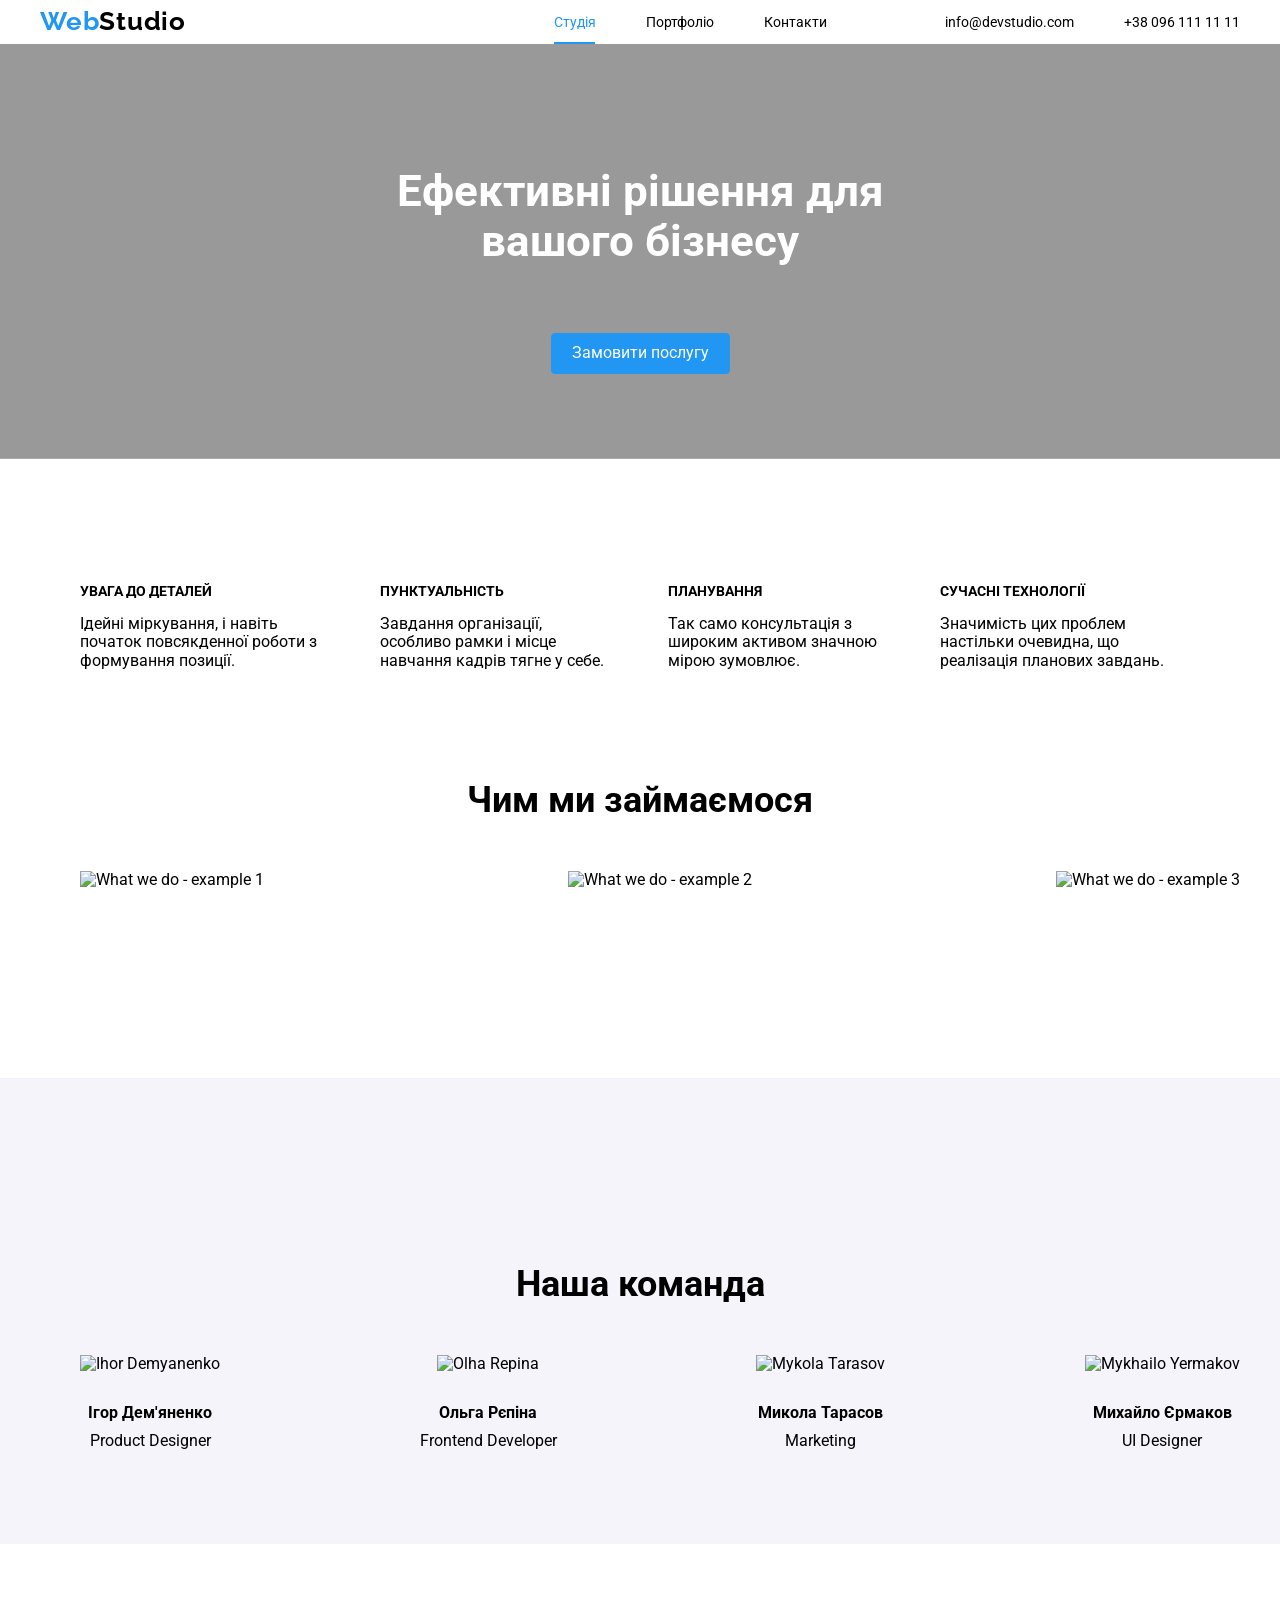
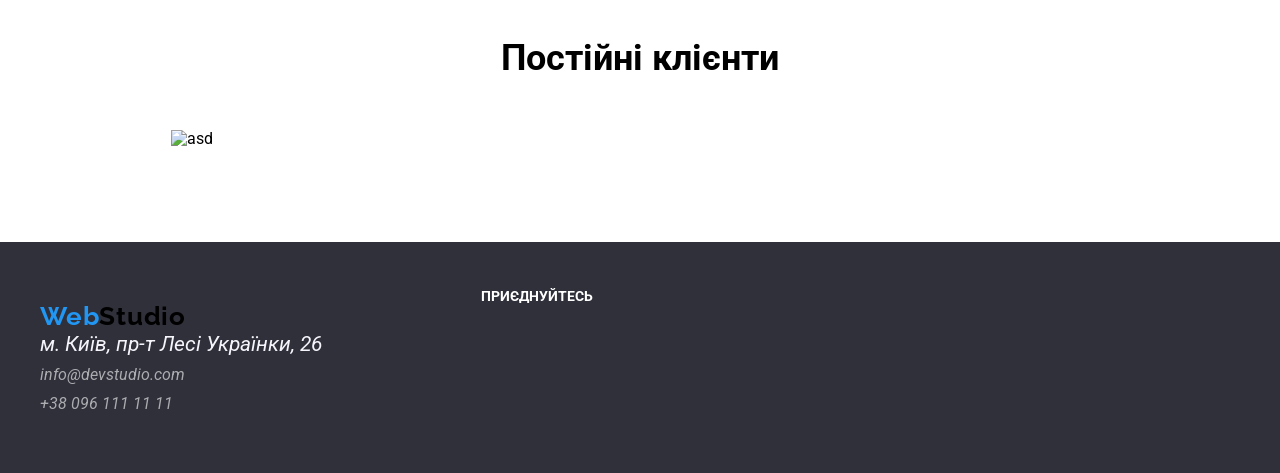
==== docs/index.html @ eb823ff1 "main" ====
<!DOCTYPE html>
<html lang="uk">
  <head>
    <meta charset="UTF-8" />
    <meta name="viewport" content="width=device-width, initial-scale=1.0" />
    <title>Document</title>

    <!-- Stylesheets -->
    <link href="https://fonts.googleapis.com/css2?family=Ancizar+Sans:ital,wght@0,369;1,369&family=Roboto:ital,wght@0,100..900;1,100..900&display=swap" rel="stylesheet" />
    <link rel="stylesheet" href="https://cdnjs.cloudflare.com/ajax/libs/modern-normalize/3.0.1/modern-normalize.min.css" />
    <link href="https://fonts.googleapis.com/css2?family=Ancizar+Sans:ital,wght@0,734;1,734&family=Raleway:ital,wght@0,100..900;1,100..900&family=Roboto:ital,wght@0,100..900;1,100..900&display=swap" rel="stylesheet" />
    <link rel="stylesheet" href="css/main.min.css"/>
    
  </head>
  <body>
    <header class="header">
      <div class="container">
        <nav class="container main-nav">
          <a href="./index.html" class="logo-text-primary"><span class="logo-blue">Web</span>Studio</a>
          <button type="button" class="menu-button is-open" aria-expanded="true" data-menu-button>
            <svg width="40" height="40" class="svg-icon">
              <use href="./Photo/menu_40px.svg" class="icon-cross"></use>
              <use href="./Photo/close_40px.svg" class="icon-menu"></use> 
            </svg>
          </button>
          <div class="menu-form" data-menu >menu</div>
          <ul class="nav-list">
            <li class="iteam"><a href="./index.html" class="nav-current-studia">Студія</a></li>
            <li class="iteam"><a href="index-port.html" class="nav-portfolio">Портфоліо</a></li>
            <li class="iteam"><a href="./index-contact.html" class="nav-contact">Контакти</a></li>
          </ul>
          <div class="address">
            <a href="mailto:info@devstudio.com" class="address-text">info@devstudio.com</a>
            <a href="tel:+380961111111" class="address-number">+38 096 111 11 11</a>
          </div>
        </nav>
      </div>
    </header>

    <main>
      <section class="hero-section">
        <div class="container">
          <h1 class="list-h1">Ефективні рішення для <br />вашого бізнесу</h1>
          <button class="button-primary" data-open-modal>Замовити послугу</button>
        </div>
      </section>

      <section>
        <div class="container">
          <ul class="main-list">
            <li class="text-decoration-none-Features-Section">
              <img src="Photo/Group 1.svg" alt="" class="main-list-img" />
              <h2 class="main-list-h2">УВАГА ДО ДЕТАЛЕЙ</h2>
              <p class="main-list-p">Ідейні міркування, і навіть початок повсякденної роботи з формування позиції.</p>
            </li>
            <li class="text-decoration-none-Features-Section">
              <img src="Photo/Group 2.svg" alt="" class="main-list-img" />
              <h2 class="main-list-h2">ПУНКТУАЛЬНІСТЬ</h2>
              <p class="main-list-p">Завдання організації, особливо рамки і місце навчання кадрів тягне у себе.</p>
            </li>
            <li class="text-decoration-none-Features-Section">
              <img src="Photo/Group 3.svg" alt="" class="main-list-img" />
              <h2 class="main-list-h2">ПЛАНУВАННЯ</h2>
              <p class="main-list-p">Так само консультація з широким активом значною мірою зумовлює.</p>
            </li>
            <li class="text-decoration-none-Features-Section">
              <img src="Photo/Group 4.svg" alt="" class="main-list-img" />
              <h2 class="main-list-h2">СУЧАСНІ ТЕХНОЛОГІЇ</h2>
              <p class="main-list-p">Значимість цих проблем настільки очевидна, що реалізація планових завдань.</p>
            </li>
          </ul>
        </div>
      </section>

      <section class="What-We-Do">
        <div class="container">
          <h3 class="main-h3">Чим ми займаємося</h3>
          <ul class="text-decoration-none What-We-Do-Section">
            <li class="text-decoration-none"><img src="Photo/box 1.png" alt="What we do - example 1" /></li>
            <li class="text-decoration-none"><img src="Photo/box 2.png" alt="What we do - example 2" /></li>
            <li class="text-decoration-none"><img src="Photo/box 3.png" alt="What we do - example 3" /></li>
          </ul>
        </div>
      </section>

      <section>
        <div class="design">
          <div class="container">
            <h4 class="main-h4">Наша команда</h4>
            <ul class="Team-Section">
              <li class="text-decoration-none">
                <div class="fonts-img">
                <img src="Photo/1.png" alt="Ihor Demyanenko" class="fonts-img" />
                <h4 class="list-h4">Ігор Дем'яненко</h4>
                <p class="style-list-p4">Product Designer</p>
                </div>
              </li>
              <li class="text-decoration-none">
                <div class="fonts-img">
                <img src="Photo/2.png" alt="Olha Repina" class="fonts-img"/>
                <h4 class="list-h4">Ольга Рєпіна</h4>
                <p class="style-list-p4">Frontend Developer</p>
                </div>
              </li>
             
              <li class="text-decoration-none">
                 <div class="fonts-img">
                <img src="Photo/3.png" alt="Mykola Tarasov" class="fonts-img"/>
                <h4 class="list-h4">Микола Тарасов</h4>
                <p class="style-list-p4">Marketing</p>
                </div>
              </li>
              <li class="text-decoration-none">
                <div class="fonts-img">
                <img src="Photo/4.png" alt="Mykhailo Yermakov" class="fonts-img" />
                <h4 class="list-h4">Михайло Єрмаков</h4>
                <p class="style-list-p4">UI Designer</p>
                </div>
              </li>
            </ul>
          </div>
        </div>
      </section>

      <section>
        <div class="container">
          <h5 class="regular-customer">Постійні клієнти</h5>
          <ul class="hero-img-clien">
            <li><img src="Photo/Clien 1.svg" alt="asd" class="clien-img" /></li>
            <li><img src="Photo/Clien 2.svg" alt="" class="clien-img" /></li>
            <li><img src="Photo/Clien 3.svg" alt="" class="clien-img" /></li>
            <li><img src="Photo/Clien 4.svg" alt="" class="clien-img" /></li>
            <li><img src="Photo/Clien 5.svg" alt="" class="clien-img" /></li>
            <li><img src="Photo/Clien 6.svg" alt="" class="clien-img" /></li>
          </ul>
        </div>
      </section>
     <div class="backdrop is-hidden" data-backdrop>
  <div class="modal">
    <p class="modal-window-text">Залиште свої дані, ми вам передзвонимо</p>
    
    <form class="js-speaker-form">
      <div class="styling-form">
        <label for="name" class="name">Ім'я</label>
        <div class="form-group">
          <input type="text" name="user-name" id="name" class="form-control" autocomplete="">
          <span class="icon"></span>
        </div>
        <label for="number" class="name">Телефон</label>
        <div class="form-group">
          <input type="text" name="number-phone" id="number" class="form-control" autocomplete="">
          <span class="icon"></span>
        </div>
<label for="mail" class="name">Пошта</label>
        <div class="form-group">
          <input type="email" name="mail" id="mail" class="form-control" autocomplete="">
          <span class="icon"></span>
        </div>
<label for="comment" class="name">Коментар</label>
        <div class="form-group">  
         <textarea name="comment" cols="" rows="5" id="comment"></textarea>
        
        </div>
      </div>

      <p class="modal-window-politic">
         <input type="checkbox" name="checkbox" id="checkbox" сlass="checkbox">
        Погоджуюся з розсилкою та приймаю 
        <a href="#" class="modal-window-politic-link">Умови договору</a>
      </p>
<button type="submit"class="button-primary-madal" data-close-modal>Відправити</button>
<div class="button-close" id="button-close">
      <div class="button-close-modal">
      <button type="submit"class="button-primary-madal-closed" data-close-modal><svg xmlns="http://www.w3.org/2000/svg" width="24" height="24" viewBox="0 0 24 24" fill="none" stroke="currentColor" stroke-width="2" stroke-linecap="round" stroke-linejoin="round">
    <line x1="18" y1="6" x2="6" y2="18"/>
    <line x1="6" y1="6" x2="18" y2="18"/>
  </svg></button>
  </div>
</div>
    </form>
  </div>
</div>
    </main>
    <footer class="footer-main">
      <div class="container footer">
        <section class="footer-section">
          <a href="./index.html" class="logo-text-primary"><span class="logo-blue">Web</span>Studio</a>
          <address>
              <span class="footer-address">м. Київ, пр-т Лесі Українки, 26</span><br />
              <div class="footer-contact">
                <a href="mailto:info@devstudio.com" class="mail-list">info@devstudio.com</a><br />
              </div>
              <a href="tel:+380961111111" class="namber-address">+38 096 111 11 11</a>
          </address>
          <div class="footer-link-social-networks">
            <ul class="footer-link-social-networks-list">
              <li class="footer-link-social-networks-item">приєднуйтесь</li>
            </ul>
            <ul class="footer-link-social-networks-list">
              <li><a href="#" class="img-instagram"></a></li>
              <li><a href="#" class="img-twitter"></a></li>
              <li><a href="#" class="img-facebook"></a></li>
              <li><a href="#" class="img-li"></a></li>
            </ul>
          </div>
        </section>
      </div>
    </footer>
 <script src="index.js"></script>
 <script src="menu.js"></script>

  </body>
</html>
---- docs/css/main.min.css ----
body{font-family:"Roboto",sans-serif;font-optical-sizing:auto;font-weight:400}.container{width:1200px;margin:0 auto}.button-primary{color:var(--secondary-color);background-color:var(--primary-text-color);padding:10px 20px;text-decoration:none;text-align:center;display:inline-block;border:1px solid var(--primary-text-color);font-size:16px;margin:30px 0 294px;border-radius:4px;margin-top:30px;margin-bottom:0}.nav-current-studia,.nav-current-portfolio,.nav-contact-current{color:var(--primary-text-color);text-decoration:none}.nav-current-studia::before,.nav-current-portfolio::before{content:"";display:block;height:2px;background-color:var(--primary-text-color);margin-top:5px;position:absolute;bottom:-85%}.nav-current-studia::before{width:13%}.nav-current-portfolio::before{width:22%}.nav-current-studia:hover,.nav-current-portfolio:hover,.nav-current-portfolio:focus,.nav-contact-current:focus{color:var(--primary-text-color)}.nav-portfolio,.nav-contact,.nav-studia-portfolio,.nav-contact-portfolio,.nav-portfolio-portfolio,.nav-studia-contact{color:var(--color-text-black);text-decoration:none}.nav-portfolio:hover,.nav-studia-portfolio:hover,.nav-contact:hover,.nav-contact-portfolio:hover,.nav-contact-portfolio:focus{color:var(--primary-text-color)}.nav-list{list-style-type:none;display:-webkit-box;display:-ms-flexbox;display:flex;margin-left:93px;position:relative;font-size:14px}.nav-list .iteam{display:block;margin-right:50px}.nav-list .iteam:last-child{margin-right:0}.portfolio-list-hero{list-style-type:none;display:-webkit-box;display:-ms-flexbox;display:flex;-ms-flex-wrap:wrap;flex-wrap:wrap;width:1230px}.portfolio-list-item{margin-right:30px;margin-bottom:30px;border:1px solid var(--color-border-port)}.portfolio-list-item:nth-child(3n){margin-right:0px}.portfolio-list-item:nth-last-child(-n+3){margin-bottom:94px}.portfolio-list-item-link{text-decoration:none;color:var(--color-text-black)}.paragraph-h1{font-size:18px;margin-left:24px}.check-list{color:var(--color-text-paragraph);font-size:16px;margin-left:24px}.product-sumb{position:relative}.product-sumb::before{content:"";display:inline-block;position:absolute;width:100%;height:100%;background-color:rgba(33,155,243,.9);opacity:0;-webkit-transition-property:var(--color-background-team);transition-property:var(--color-background-team);-webkit-transition-duration:250ms;transition-duration:250ms;-webkit-transition-timing-function:linear;transition-timing-function:linear;z-index:1}.product-sumb:hover::before{opacity:1}.product-sumb .hover-text{position:absolute;color:#fff;opacity:0;z-index:2;top:50%;left:40%;-webkit-transform:translate(-50%, -50%);transform:translate(-50%, -50%);pointer-events:none}.hover-text:hover::before{opacity:1;-webkit-box-shadow:0 4px 20px rgba(0,0,0,.7);box-shadow:0 4px 20px rgba(0,0,0,.7)}.product-sumb:hover .hover-text{opacity:1}.hover-text-p{font-size:18px;color:#fff;text-align:left;opacity:.9}.footer-section{padding:60px 0}.footer-main{background-color:var(--color-footer);position:relative}.footer-address{color:var(--color-button-white);font-size:21px;margin-top:20px}.mail-list,.namber-address{color:rgba(255,255,255,.6);text-decoration:none}.mail-list{margin-bottom:9px}.footer-contact{margin:10px 0}.footer-link-social-networks{padding:0;margin:0;position:absolute;top:20%;right:50%}.footer-link-social-networks-item{list-style-type:none;font-size:14px;color:var(--secondary-color);font-weight:700;text-transform:uppercase;text-align:left}.footer-link-social-networks-list{list-style-type:none;display:-webkit-box;display:-ms-flexbox;display:flex;-webkit-box-pack:center;-ms-flex-pack:center;justify-content:center;margin:0;padding:0}:root{--primary-text-color: rgb(33, 150, 243);--secondary-color: white;--color-text-black: black;--color-text-red: red;--color-footer: #2F303A;--color-button-white: #F5F4FA;--color-background-team: #F5F4FA;--color-text-paragraph: #757575;--color-text-blue-hover: #2196F3;--color-border-port: #EEEEEE;--color-modal-text: #212121;--color-modal-politic: #2196F3}.address{display:-webkit-box;display:-ms-flexbox;display:flex;-webkit-box-align:end;-ms-flex-align:end;align-items:flex-end}.address .address-text{margin-right:50px}.address-text,.address-number{color:var(--color-text-black);text-decoration:none;font-size:14px}.address-text:hover,.address-number:hover{color:var(--primary-text-color)}.container .main-nav{display:-webkit-box;display:-ms-flexbox;display:flex;-webkit-box-align:center;-ms-flex-align:center;align-items:center;-webkit-box-pack:justify;-ms-flex-pack:justify;justify-content:space-between}.main-list{display:-webkit-box;display:-ms-flexbox;display:flex;margin-right:0}.main-list-p{margin-right:30px}.text-decoration-none,.text-decoration-none-Features-Section{list-style-type:none}.text-decoration-none-Features-Section{margin-right:30px}.main-h3,.main-h4{font-size:36px;text-align:center;margin-bottom:50px}.main-h3{margin-top:94px}.main-h4{margin-top:188px;padding-top:186px}.container .What-We-Do-Section,.Team-Section{display:-webkit-box;display:-ms-flexbox;display:flex;-webkit-box-pack:justify;-ms-flex-pack:justify;justify-content:space-between;margin-top:50px}.Team-Section{margin-bottom:94px}.buttonAll,.buttonWeb,.buttonApps,.buttonDesign,.buttonMarket{padding:8px 20px;background-color:var(--color-button-white);display:inline-block;border-radius:3px;color:var(--color-text-black);text-decoration:none;margin:95px 0 34px 8px}.buttonAll:hover,.buttonWeb:hover,.buttonApps:hover,.buttonDesign:hover,.buttonMarket:hover{background-color:var(--primary-text-color);color:var(--secondary-color)}.list-h1{color:var(--secondary-color);font-size:44px}.main-list-h2{font-size:14px}.design{-webkit-box-pack:center;-ms-flex-pack:center;justify-content:center;background-color:var(--color-background-team);padding:0 15px;text-align:center}.list-h4,.style-list-p4{font-size:16px;margin-top:10px;margin-bottom:0}.list-h4{margin-top:30px}.style-list-p4{padding-bottom:94px}.main-list-img:hover,.clien-img:hover{-webkit-transform:scale(1.05);transform:scale(1.05);-webkit-transition:-webkit-transform .3s ease;transition:-webkit-transform .3s ease;transition:transform .3s ease;transition:transform .3s ease, -webkit-transform .3s ease}.hero-img-clien{display:-webkit-box;display:-ms-flexbox;display:flex;-ms-flex-pack:distribute;justify-content:space-around;list-style-type:none;margin:0 30px 94px 0}.regular-customer{text-align:center;font-size:36px;margin:94px 0 50px}.img-instagram,.img-twitter,.img-facebook,.img-li{position:relative;display:inline-block;width:44px;height:44px;border-radius:50%;overflow:hidden;margin-top:20px;margin-right:10px}.img-li{margin-right:0}.img-instagram::after{background-image:url("/docs/Photo/Ellipse 1.svg")}.img-twitter::after{background-image:url("/docs/Photo/Ellipse2.png")}.img-facebook::after{background-image:url("/docs/Photo/Ellipse3.svg")}.img-li::after{background-image:url("/docs/Photo/Ellipse.svg")}.img-instagram::before,.img-twitter::before,.img-facebook::before,.img-li::before{content:"";position:absolute;inset:0;background-color:rgba(0,0,0,0);-webkit-transition:background-color .3s ease;transition:background-color .3s ease;z-index:1}.img-instagram::after,.img-twitter::after,.img-facebook::after,.img-li::after{content:"";position:absolute;inset:0;background-size:cover;background-position:center;background-repeat:no-repeat;z-index:2}.img-instagram:hover::before,.img-twitter:hover::before,.img-facebook:hover::before,.img-li:hover::before{background-color:#2196f3}.logo-text-primary,.logo-blue{font-size:26px;font-family:Raleway,sans-serif;font-weight:700;letter-spacing:.78px;text-decoration:none}.logo-text-primary{color:var(--color-text-black)}.logo-blue{color:var(--primary-text-color)}.logo-text-primary:hover{color:var(--primary-text-color)}.menu-button{display:-webkit-inline-box;display:-ms-inline-flexbox;display:inline-flex;margin:0;padding:0;border:none;background-color:rgba(0,0,0,0)}.hero-section{text-align:center;padding:85px 0;margin:0 0 94px;background:radial-gradient(20% 20%, rgba(0, 0, 0, 0.4), rgba(2, 0, 0, 0.4)),url(/docs/Photo/img-studio.jpg);background-repeat:no-repeat;background-size:cover;background-position:center}.hero-section-portfolio{text-align:center;-webkit-box-pack:center;-ms-flex-pack:center;justify-content:center}.backdrop{position:fixed;top:0;left:0;width:100%;height:100%;background-color:rgba(117,117,117,.7)}.backdrop.is-hidden{opacity:0;pointer-events:none}.modal{position:absolute;top:50%;left:50%;width:530px;height:580px;-webkit-transform:translate(-50%, -50%);transform:translate(-50%, -50%);border-radius:4px;background-color:var(--secondary-color)}.button-primary-madal{color:var(--secondary-color);background-color:var(--primary-text-color);padding:10px 20px;text-decoration:none;text-align:center;display:inline-block;border:1px solid var(--primary-text-color);font-size:16px;margin:30px 0 294px;border-radius:4px;margin-top:30px;margin-left:200px;margin-bottom:0}.modal-window-text{font-size:20px;color:var(--color-modal-text);text-align:center;margin-top:40px;margin-bottom:12px}.madal-window-politic-link{color:var(--color-modal-politic)}.form-group{margin-bottom:15px;display:-webkit-box;display:-ms-flexbox;display:flex;-webkit-box-orient:vertical;-webkit-box-direction:normal;-ms-flex-direction:column;flex-direction:column;width:448px;margin-left:40px;position:relative}textarea{resize:none}.form-control{height:40px}.modal-window-politic{margin-left:52px;margin-top:20px;margin-bottom:0}.button-primary-madal-closed{position:absolute;top:10px;right:10px;width:30px;height:30px;border-radius:50%;background-color:#fff;border:1px solid rgba(255,255,255,.5764705882);cursor:pointer;padding:0;display:-webkit-box;display:-ms-flexbox;display:flex;-webkit-box-align:center;-ms-flex-align:center;align-items:center;-webkit-box-pack:center;-ms-flex-pack:center;justify-content:center;-webkit-transition:background-color .2s;transition:background-color .2s}.button-primary-madal-closed{border:1px solid rgba(168,168,168,.4941176471)}.icon{position:absolute;top:10px;left:10px;display:inline-block;-webkit-transform:translate(-50% -50%);transform:translate(-50% -50%);width:20px;height:20px;background-color:#000}.name{margin-left:40px}.form-control:focus~.icon{left:10px;top:10px;background-color:red}.backdrop{position:fixed;top:0;left:0;width:100%;height:100%;background-color:rgba(117,117,117,.7)}.backdrop.is-hidden{opacity:0;pointer-events:none}.modal{position:absolute;top:50%;left:50%;width:530px;height:580px;-webkit-transform:translate(-50%, -50%);transform:translate(-50%, -50%);border-radius:4px;background-color:var(--secondary-color)}.button-primary-madal{color:var(--secondary-color);background-color:var(--primary-text-color);padding:10px 20px;text-decoration:none;text-align:center;display:inline-block;border:1px solid var(--primary-text-color);font-size:16px;margin:30px 0 294px;border-radius:4px;margin-top:30px;margin-left:200px;margin-bottom:0}.modal-window-text{font-size:20px;color:var(--color-modal-text);text-align:center;margin-top:40px;margin-bottom:12px}.madal-window-politic-link{color:var(--color-modal-politiс)}.form-group{margin-bottom:15px;display:-webkit-box;display:-ms-flexbox;display:flex;-webkit-box-orient:vertical;-webkit-box-direction:normal;-ms-flex-direction:column;flex-direction:column;width:448px;margin-left:40px}textarea{resize:none}.form-control{height:40px}.modal-window-politic{margin-left:52px;margin-top:20px;margin-bottom:0}.button-primary-madal-closed{position:absolute;top:10px;right:10px;width:30px;height:30px;border-radius:50%;background-color:#fff;border:1px solid rgba(255,255,255,.5764705882);cursor:pointer;padding:0;display:-webkit-box;display:-ms-flexbox;display:flex;-webkit-box-align:center;-ms-flex-align:center;align-items:center;-webkit-box-pack:center;-ms-flex-pack:center;justify-content:center;-webkit-transition:background-color .2s;transition:background-color .2s}.button-primary-madal-closed{border:1px solid rgba(168,168,168,.4941176471)}.form-group{position:relative}.icon{position:absolute;top:10px;left:10px;display:inline-block;-webkit-transform:translate(-50% -50%);transform:translate(-50% -50%);width:20px;height:20px;background-color:#000}.name{margin-left:40px}.form-control:focus~.icon{left:10px;top:10px;background-color:red}@media screen and (max-width: 480px){.main-list{display:-webkit-box;display:-ms-flexbox;display:flex;-webkit-box-orient:vertical;-webkit-box-direction:normal;-ms-flex-direction:column;flex-direction:column;-webkit-box-align:center;-ms-flex-align:center;align-items:center;gap:10px}}@media screen and (max-width: 480px){.main-list-h2,.main-list-p{font-size:14px;margin-right:0;text-align:center;margin-bottom:10px}}@media screen and (max-width: 480px){.list-h1{font-size:26px;margin-right:0;text-align:center}}@media screen and (max-width: 480px){.main-list-img{display:block;margin-left:auto;margin-right:auto;width:100%;height:120px;-o-object-fit:cover;object-fit:cover}}@media screen and (max-width: 480px){.nav-list,.address{display:none}}@media screen and (max-width: 480px){.hero-section{background-size:cover;background-position:center;width:100%}}@media screen and (max-width: 480px){.container{width:100%;max-width:100%;margin:0;padding:0;max-width:1200px;margin:0 auto;padding:0 15px}}@media screen and (max-width: 480px){.button-primary{font-size:16px;padding:5px 12px}}@media screen and (max-width: 480px){.What-We-Do{display:none}}@media screen and (max-width: 480px){.main-h4{font-size:28px;margin-right:0;text-align:center}}@media screen and (max-width: 480px){.Team-Section{-webkit-box-orient:vertical;-webkit-box-direction:normal;-ms-flex-direction:column;flex-direction:column;-webkit-box-align:center;-ms-flex-align:center;align-items:center}.text-decoration-none{-webkit-box-flex:0;-ms-flex:none;flex:none;width:100%;max-width:100%}.fonts-img{display:-webkit-box;display:-ms-flexbox;display:flex;-webkit-box-orient:vertical;-webkit-box-direction:normal;-ms-flex-direction:column;flex-direction:column;-webkit-box-align:center;-ms-flex-align:center;align-items:center;text-align:center;gap:2px;width:100%}.fonts-img img{width:100%;height:auto}}@media screen and (max-width: 480px){.regular-customer{font-size:28px;text-align:center}}@media screen and (max-width: 480px){.hero-img-clien{display:-webkit-box;display:-ms-flexbox;display:flex;-ms-flex-wrap:wrap;flex-wrap:wrap;gap:30px;padding:0;margin:0 auto;list-style:none;-webkit-box-pack:center;-ms-flex-pack:center;justify-content:center;max-width:700px}.hero-img-clien li{-webkit-box-flex:0;-ms-flex:0 0 calc(50% - 15px);flex:0 0 calc(50% - 15px);-webkit-box-sizing:border-box;box-sizing:border-box;display:-webkit-box;display:-ms-flexbox;display:flex;-webkit-box-pack:center;-ms-flex-pack:center;justify-content:center;-webkit-box-align:center;-ms-flex-align:center;align-items:center}.hero-img-clien li img{max-width:100%;height:auto;display:block}}@media screen and (max-width: 480px){.footer-section{font-size:24px;text-align:center}}@media screen and (max-width: 480px){.footer-address,.footer-contact,.namber-address{font-size:14px;text-align:center}}@media screen and (max-width: 480px){.footer-link-social-networks-item{font-size:14px;text-align:center}}@media screen and (max-width: 480px){.footer-link-social-networks{padding:0;margin:0;position:absolute;top:40%;right:25%}}@media screen and (max-width: 480px){.footer-section{margin-top:60px;padding-bottom:300px}}@media screen and (max-width: 480px){.container .main-nav{padding-top:16px;padding-bottom:16px;padding-left:15px;font-size:24px}}@media screen and (max-width: 480px){.main-h4{padding:0}}.menu-button .icon-cross{display:none}.menu-button.is-open .icon-cross{display:block}.menu-button.is-open .icon-menu{display:none}.header{position:relative}.menu-form{display:none;position:absolute;width:100%;top:100%;left:0;height:50px;background-color:#eee8aa;padding:20px;text-align:center;font-size:20px}.menu-form.is-open{display:block}.menu-button .icon-cross{display:none}@media screen and (max-width: 480px){.menu-button.is-open .icon-cross{display:block}}.menu-button.is-open .icon-menu{display:none}.header{position:relative}.menu-form{display:none;position:absolute;width:100%;top:100%;left:0;height:50px;background-color:#eee8aa;padding:20px;text-align:center;font-size:20px}@media screen and (min-width: 480px){.menu-form.is-open{display:block}}@media screen and (min-width: 480px){.svg-icon{display:none}}/*# sourceMappingURL=main.min.css.map */
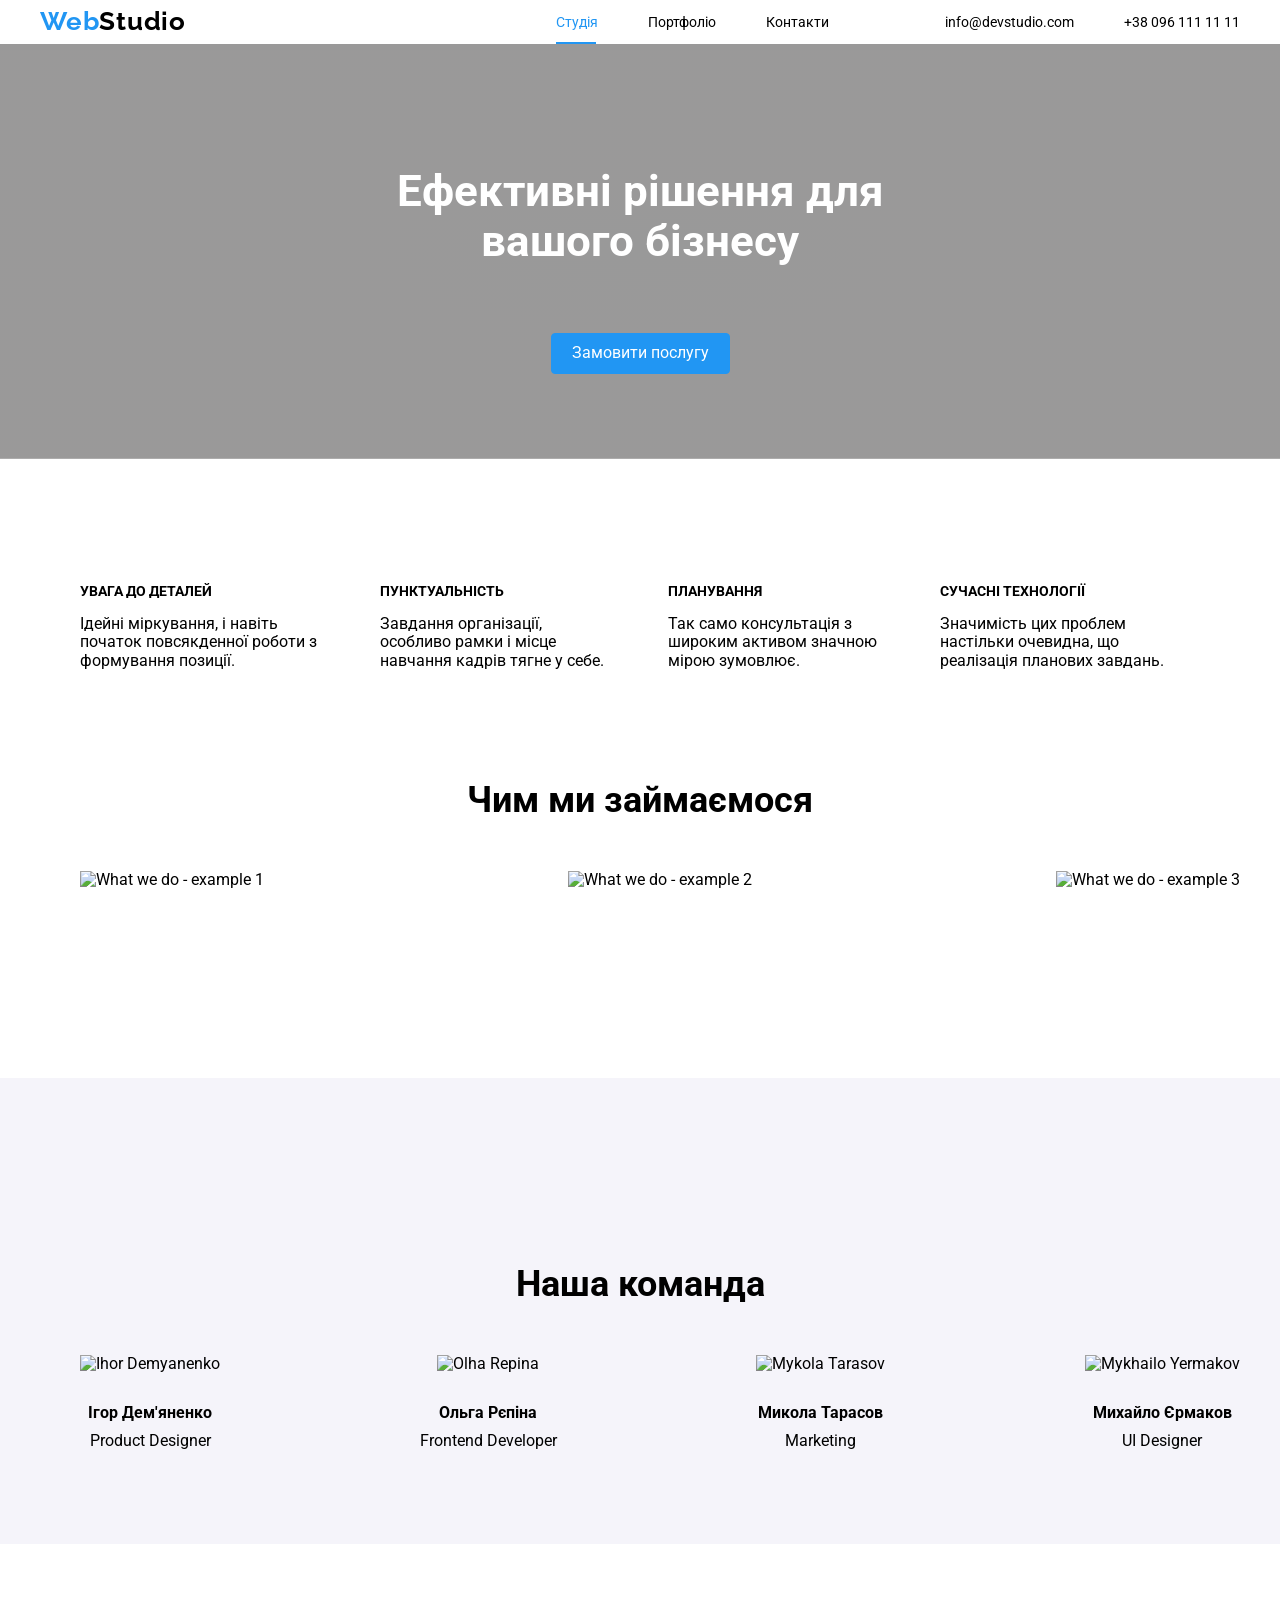
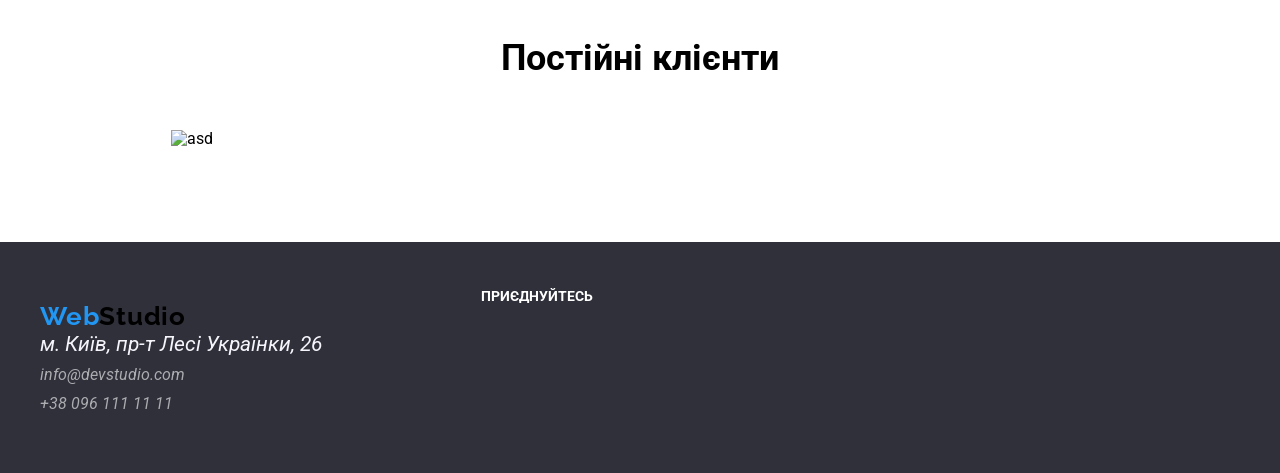
==== commit d0131a13: "menu" ====
--- a/docs/index.html
+++ b/docs/index.html
@@ -23,7 +23,25 @@
               <use href="./Photo/close_40px.svg" class="icon-menu"></use> 
             </svg>
           </button>
-          <div class="menu-form" data-menu >menu</div>
+        <div class="menu-container" data-menu>
+        <div class="navigation"><ul class="navigation-menu">
+      <li class="navigation-menu-list"><a href="./index.html" class="navigation-menu-icon-current">Студія</a></li>
+      <li class="navigation-menu-list"> <a href="./index-port.html" class="navigation-menu-icon">Портфоліо</a></li>
+      <li class="navigation-menu-list"><a href="./index-contact.html" class="navigation-menu-icon">Контакти</a></li>
+          </ul>
+        </div>
+        <div class="address-menu">
+          <ul class="address-menu-list">
+          <li> <a href="mailto:info@devstudio.com" class="address-text-menu">info@devstudio.com</a></li>
+          <li> <a href="tel:+380961111111" class="address-number-menu">+38 096 111 11 11</a></li>
+        </ul>
+        <ul class="link-menu">
+          <li>Instagram</li>
+        </ul>
+      </div>
+       
+        </div>
+          <div class="menu-form" data-menu ></div>
           <ul class="nav-list">
             <li class="iteam"><a href="./index.html" class="nav-current-studia">Студія</a></li>
             <li class="iteam"><a href="index-port.html" class="nav-portfolio">Портфоліо</a></li>
--- a/docs/css/main.min.css
+++ b/docs/css/main.min.css
@@ -1 +1 @@
-body{font-family:"Roboto",sans-serif;font-optical-sizing:auto;font-weight:400}.container{width:1200px;margin:0 auto}.button-primary{color:var(--secondary-color);background-color:var(--primary-text-color);padding:10px 20px;text-decoration:none;text-align:center;display:inline-block;border:1px solid var(--primary-text-color);font-size:16px;margin:30px 0 294px;border-radius:4px;margin-top:30px;margin-bottom:0}.nav-current-studia,.nav-current-portfolio,.nav-contact-current{color:var(--primary-text-color);text-decoration:none}.nav-current-studia::before,.nav-current-portfolio::before{content:"";display:block;height:2px;background-color:var(--primary-text-color);margin-top:5px;position:absolute;bottom:-85%}.nav-current-studia::before{width:13%}.nav-current-portfolio::before{width:22%}.nav-current-studia:hover,.nav-current-portfolio:hover,.nav-current-portfolio:focus,.nav-contact-current:focus{color:var(--primary-text-color)}.nav-portfolio,.nav-contact,.nav-studia-portfolio,.nav-contact-portfolio,.nav-portfolio-portfolio,.nav-studia-contact{color:var(--color-text-black);text-decoration:none}.nav-portfolio:hover,.nav-studia-portfolio:hover,.nav-contact:hover,.nav-contact-portfolio:hover,.nav-contact-portfolio:focus{color:var(--primary-text-color)}.nav-list{list-style-type:none;display:-webkit-box;display:-ms-flexbox;display:flex;margin-left:93px;position:relative;font-size:14px}.nav-list .iteam{display:block;margin-right:50px}.nav-list .iteam:last-child{margin-right:0}.portfolio-list-hero{list-style-type:none;display:-webkit-box;display:-ms-flexbox;display:flex;-ms-flex-wrap:wrap;flex-wrap:wrap;width:1230px}.portfolio-list-item{margin-right:30px;margin-bottom:30px;border:1px solid var(--color-border-port)}.portfolio-list-item:nth-child(3n){margin-right:0px}.portfolio-list-item:nth-last-child(-n+3){margin-bottom:94px}.portfolio-list-item-link{text-decoration:none;color:var(--color-text-black)}.paragraph-h1{font-size:18px;margin-left:24px}.check-list{color:var(--color-text-paragraph);font-size:16px;margin-left:24px}.product-sumb{position:relative}.product-sumb::before{content:"";display:inline-block;position:absolute;width:100%;height:100%;background-color:rgba(33,155,243,.9);opacity:0;-webkit-transition-property:var(--color-background-team);transition-property:var(--color-background-team);-webkit-transition-duration:250ms;transition-duration:250ms;-webkit-transition-timing-function:linear;transition-timing-function:linear;z-index:1}.product-sumb:hover::before{opacity:1}.product-sumb .hover-text{position:absolute;color:#fff;opacity:0;z-index:2;top:50%;left:40%;-webkit-transform:translate(-50%, -50%);transform:translate(-50%, -50%);pointer-events:none}.hover-text:hover::before{opacity:1;-webkit-box-shadow:0 4px 20px rgba(0,0,0,.7);box-shadow:0 4px 20px rgba(0,0,0,.7)}.product-sumb:hover .hover-text{opacity:1}.hover-text-p{font-size:18px;color:#fff;text-align:left;opacity:.9}.footer-section{padding:60px 0}.footer-main{background-color:var(--color-footer);position:relative}.footer-address{color:var(--color-button-white);font-size:21px;margin-top:20px}.mail-list,.namber-address{color:rgba(255,255,255,.6);text-decoration:none}.mail-list{margin-bottom:9px}.footer-contact{margin:10px 0}.footer-link-social-networks{padding:0;margin:0;position:absolute;top:20%;right:50%}.footer-link-social-networks-item{list-style-type:none;font-size:14px;color:var(--secondary-color);font-weight:700;text-transform:uppercase;text-align:left}.footer-link-social-networks-list{list-style-type:none;display:-webkit-box;display:-ms-flexbox;display:flex;-webkit-box-pack:center;-ms-flex-pack:center;justify-content:center;margin:0;padding:0}:root{--primary-text-color: rgb(33, 150, 243);--secondary-color: white;--color-text-black: black;--color-text-red: red;--color-footer: #2F303A;--color-button-white: #F5F4FA;--color-background-team: #F5F4FA;--color-text-paragraph: #757575;--color-text-blue-hover: #2196F3;--color-border-port: #EEEEEE;--color-modal-text: #212121;--color-modal-politic: #2196F3}.address{display:-webkit-box;display:-ms-flexbox;display:flex;-webkit-box-align:end;-ms-flex-align:end;align-items:flex-end}.address .address-text{margin-right:50px}.address-text,.address-number{color:var(--color-text-black);text-decoration:none;font-size:14px}.address-text:hover,.address-number:hover{color:var(--primary-text-color)}.container .main-nav{display:-webkit-box;display:-ms-flexbox;display:flex;-webkit-box-align:center;-ms-flex-align:center;align-items:center;-webkit-box-pack:justify;-ms-flex-pack:justify;justify-content:space-between}.main-list{display:-webkit-box;display:-ms-flexbox;display:flex;margin-right:0}.main-list-p{margin-right:30px}.text-decoration-none,.text-decoration-none-Features-Section{list-style-type:none}.text-decoration-none-Features-Section{margin-right:30px}.main-h3,.main-h4{font-size:36px;text-align:center;margin-bottom:50px}.main-h3{margin-top:94px}.main-h4{margin-top:188px;padding-top:186px}.container .What-We-Do-Section,.Team-Section{display:-webkit-box;display:-ms-flexbox;display:flex;-webkit-box-pack:justify;-ms-flex-pack:justify;justify-content:space-between;margin-top:50px}.Team-Section{margin-bottom:94px}.buttonAll,.buttonWeb,.buttonApps,.buttonDesign,.buttonMarket{padding:8px 20px;background-color:var(--color-button-white);display:inline-block;border-radius:3px;color:var(--color-text-black);text-decoration:none;margin:95px 0 34px 8px}.buttonAll:hover,.buttonWeb:hover,.buttonApps:hover,.buttonDesign:hover,.buttonMarket:hover{background-color:var(--primary-text-color);color:var(--secondary-color)}.list-h1{color:var(--secondary-color);font-size:44px}.main-list-h2{font-size:14px}.design{-webkit-box-pack:center;-ms-flex-pack:center;justify-content:center;background-color:var(--color-background-team);padding:0 15px;text-align:center}.list-h4,.style-list-p4{font-size:16px;margin-top:10px;margin-bottom:0}.list-h4{margin-top:30px}.style-list-p4{padding-bottom:94px}.main-list-img:hover,.clien-img:hover{-webkit-transform:scale(1.05);transform:scale(1.05);-webkit-transition:-webkit-transform .3s ease;transition:-webkit-transform .3s ease;transition:transform .3s ease;transition:transform .3s ease, -webkit-transform .3s ease}.hero-img-clien{display:-webkit-box;display:-ms-flexbox;display:flex;-ms-flex-pack:distribute;justify-content:space-around;list-style-type:none;margin:0 30px 94px 0}.regular-customer{text-align:center;font-size:36px;margin:94px 0 50px}.img-instagram,.img-twitter,.img-facebook,.img-li{position:relative;display:inline-block;width:44px;height:44px;border-radius:50%;overflow:hidden;margin-top:20px;margin-right:10px}.img-li{margin-right:0}.img-instagram::after{background-image:url("/docs/Photo/Ellipse 1.svg")}.img-twitter::after{background-image:url("/docs/Photo/Ellipse2.png")}.img-facebook::after{background-image:url("/docs/Photo/Ellipse3.svg")}.img-li::after{background-image:url("/docs/Photo/Ellipse.svg")}.img-instagram::before,.img-twitter::before,.img-facebook::before,.img-li::before{content:"";position:absolute;inset:0;background-color:rgba(0,0,0,0);-webkit-transition:background-color .3s ease;transition:background-color .3s ease;z-index:1}.img-instagram::after,.img-twitter::after,.img-facebook::after,.img-li::after{content:"";position:absolute;inset:0;background-size:cover;background-position:center;background-repeat:no-repeat;z-index:2}.img-instagram:hover::before,.img-twitter:hover::before,.img-facebook:hover::before,.img-li:hover::before{background-color:#2196f3}.logo-text-primary,.logo-blue{font-size:26px;font-family:Raleway,sans-serif;font-weight:700;letter-spacing:.78px;text-decoration:none}.logo-text-primary{color:var(--color-text-black)}.logo-blue{color:var(--primary-text-color)}.logo-text-primary:hover{color:var(--primary-text-color)}.menu-button{display:-webkit-inline-box;display:-ms-inline-flexbox;display:inline-flex;margin:0;padding:0;border:none;background-color:rgba(0,0,0,0)}.hero-section{text-align:center;padding:85px 0;margin:0 0 94px;background:radial-gradient(20% 20%, rgba(0, 0, 0, 0.4), rgba(2, 0, 0, 0.4)),url(/docs/Photo/img-studio.jpg);background-repeat:no-repeat;background-size:cover;background-position:center}.hero-section-portfolio{text-align:center;-webkit-box-pack:center;-ms-flex-pack:center;justify-content:center}.backdrop{position:fixed;top:0;left:0;width:100%;height:100%;background-color:rgba(117,117,117,.7)}.backdrop.is-hidden{opacity:0;pointer-events:none}.modal{position:absolute;top:50%;left:50%;width:530px;height:580px;-webkit-transform:translate(-50%, -50%);transform:translate(-50%, -50%);border-radius:4px;background-color:var(--secondary-color)}.button-primary-madal{color:var(--secondary-color);background-color:var(--primary-text-color);padding:10px 20px;text-decoration:none;text-align:center;display:inline-block;border:1px solid var(--primary-text-color);font-size:16px;margin:30px 0 294px;border-radius:4px;margin-top:30px;margin-left:200px;margin-bottom:0}.modal-window-text{font-size:20px;color:var(--color-modal-text);text-align:center;margin-top:40px;margin-bottom:12px}.madal-window-politic-link{color:var(--color-modal-politic)}.form-group{margin-bottom:15px;display:-webkit-box;display:-ms-flexbox;display:flex;-webkit-box-orient:vertical;-webkit-box-direction:normal;-ms-flex-direction:column;flex-direction:column;width:448px;margin-left:40px;position:relative}textarea{resize:none}.form-control{height:40px}.modal-window-politic{margin-left:52px;margin-top:20px;margin-bottom:0}.button-primary-madal-closed{position:absolute;top:10px;right:10px;width:30px;height:30px;border-radius:50%;background-color:#fff;border:1px solid rgba(255,255,255,.5764705882);cursor:pointer;padding:0;display:-webkit-box;display:-ms-flexbox;display:flex;-webkit-box-align:center;-ms-flex-align:center;align-items:center;-webkit-box-pack:center;-ms-flex-pack:center;justify-content:center;-webkit-transition:background-color .2s;transition:background-color .2s}.button-primary-madal-closed{border:1px solid rgba(168,168,168,.4941176471)}.icon{position:absolute;top:10px;left:10px;display:inline-block;-webkit-transform:translate(-50% -50%);transform:translate(-50% -50%);width:20px;height:20px;background-color:#000}.name{margin-left:40px}.form-control:focus~.icon{left:10px;top:10px;background-color:red}.backdrop{position:fixed;top:0;left:0;width:100%;height:100%;background-color:rgba(117,117,117,.7)}.backdrop.is-hidden{opacity:0;pointer-events:none}.modal{position:absolute;top:50%;left:50%;width:530px;height:580px;-webkit-transform:translate(-50%, -50%);transform:translate(-50%, -50%);border-radius:4px;background-color:var(--secondary-color)}.button-primary-madal{color:var(--secondary-color);background-color:var(--primary-text-color);padding:10px 20px;text-decoration:none;text-align:center;display:inline-block;border:1px solid var(--primary-text-color);font-size:16px;margin:30px 0 294px;border-radius:4px;margin-top:30px;margin-left:200px;margin-bottom:0}.modal-window-text{font-size:20px;color:var(--color-modal-text);text-align:center;margin-top:40px;margin-bottom:12px}.madal-window-politic-link{color:var(--color-modal-politiс)}.form-group{margin-bottom:15px;display:-webkit-box;display:-ms-flexbox;display:flex;-webkit-box-orient:vertical;-webkit-box-direction:normal;-ms-flex-direction:column;flex-direction:column;width:448px;margin-left:40px}textarea{resize:none}.form-control{height:40px}.modal-window-politic{margin-left:52px;margin-top:20px;margin-bottom:0}.button-primary-madal-closed{position:absolute;top:10px;right:10px;width:30px;height:30px;border-radius:50%;background-color:#fff;border:1px solid rgba(255,255,255,.5764705882);cursor:pointer;padding:0;display:-webkit-box;display:-ms-flexbox;display:flex;-webkit-box-align:center;-ms-flex-align:center;align-items:center;-webkit-box-pack:center;-ms-flex-pack:center;justify-content:center;-webkit-transition:background-color .2s;transition:background-color .2s}.button-primary-madal-closed{border:1px solid rgba(168,168,168,.4941176471)}.form-group{position:relative}.icon{position:absolute;top:10px;left:10px;display:inline-block;-webkit-transform:translate(-50% -50%);transform:translate(-50% -50%);width:20px;height:20px;background-color:#000}.name{margin-left:40px}.form-control:focus~.icon{left:10px;top:10px;background-color:red}@media screen and (max-width: 480px){.main-list{display:-webkit-box;display:-ms-flexbox;display:flex;-webkit-box-orient:vertical;-webkit-box-direction:normal;-ms-flex-direction:column;flex-direction:column;-webkit-box-align:center;-ms-flex-align:center;align-items:center;gap:10px}}@media screen and (max-width: 480px){.main-list-h2,.main-list-p{font-size:14px;margin-right:0;text-align:center;margin-bottom:10px}}@media screen and (max-width: 480px){.list-h1{font-size:26px;margin-right:0;text-align:center}}@media screen and (max-width: 480px){.main-list-img{display:block;margin-left:auto;margin-right:auto;width:100%;height:120px;-o-object-fit:cover;object-fit:cover}}@media screen and (max-width: 480px){.nav-list,.address{display:none}}@media screen and (max-width: 480px){.hero-section{background-size:cover;background-position:center;width:100%}}@media screen and (max-width: 480px){.container{width:100%;max-width:100%;margin:0;padding:0;max-width:1200px;margin:0 auto;padding:0 15px}}@media screen and (max-width: 480px){.button-primary{font-size:16px;padding:5px 12px}}@media screen and (max-width: 480px){.What-We-Do{display:none}}@media screen and (max-width: 480px){.main-h4{font-size:28px;margin-right:0;text-align:center}}@media screen and (max-width: 480px){.Team-Section{-webkit-box-orient:vertical;-webkit-box-direction:normal;-ms-flex-direction:column;flex-direction:column;-webkit-box-align:center;-ms-flex-align:center;align-items:center}.text-decoration-none{-webkit-box-flex:0;-ms-flex:none;flex:none;width:100%;max-width:100%}.fonts-img{display:-webkit-box;display:-ms-flexbox;display:flex;-webkit-box-orient:vertical;-webkit-box-direction:normal;-ms-flex-direction:column;flex-direction:column;-webkit-box-align:center;-ms-flex-align:center;align-items:center;text-align:center;gap:2px;width:100%}.fonts-img img{width:100%;height:auto}}@media screen and (max-width: 480px){.regular-customer{font-size:28px;text-align:center}}@media screen and (max-width: 480px){.hero-img-clien{display:-webkit-box;display:-ms-flexbox;display:flex;-ms-flex-wrap:wrap;flex-wrap:wrap;gap:30px;padding:0;margin:0 auto;list-style:none;-webkit-box-pack:center;-ms-flex-pack:center;justify-content:center;max-width:700px}.hero-img-clien li{-webkit-box-flex:0;-ms-flex:0 0 calc(50% - 15px);flex:0 0 calc(50% - 15px);-webkit-box-sizing:border-box;box-sizing:border-box;display:-webkit-box;display:-ms-flexbox;display:flex;-webkit-box-pack:center;-ms-flex-pack:center;justify-content:center;-webkit-box-align:center;-ms-flex-align:center;align-items:center}.hero-img-clien li img{max-width:100%;height:auto;display:block}}@media screen and (max-width: 480px){.footer-section{font-size:24px;text-align:center}}@media screen and (max-width: 480px){.footer-address,.footer-contact,.namber-address{font-size:14px;text-align:center}}@media screen and (max-width: 480px){.footer-link-social-networks-item{font-size:14px;text-align:center}}@media screen and (max-width: 480px){.footer-link-social-networks{padding:0;margin:0;position:absolute;top:40%;right:25%}}@media screen and (max-width: 480px){.footer-section{margin-top:60px;padding-bottom:300px}}@media screen and (max-width: 480px){.container .main-nav{padding-top:16px;padding-bottom:16px;padding-left:15px;font-size:24px}}@media screen and (max-width: 480px){.main-h4{padding:0}}.menu-button .icon-cross{display:none}.menu-button.is-open .icon-cross{display:block}.menu-button.is-open .icon-menu{display:none}.header{position:relative}.menu-form{display:none;position:absolute;width:100%;top:100%;left:0;height:50px;background-color:#eee8aa;padding:20px;text-align:center;font-size:20px}.menu-form.is-open{display:block}.menu-button .icon-cross{display:none}@media screen and (max-width: 480px){.menu-button.is-open .icon-cross{display:block}}.menu-button.is-open .icon-menu{display:none}.header{position:relative}.menu-form{display:none;position:absolute;width:100%;top:100%;left:0;height:50px;background-color:#eee8aa;padding:20px;text-align:center;font-size:20px}@media screen and (min-width: 480px){.menu-form.is-open{display:block}}@media screen and (min-width: 480px){.svg-icon{display:none}}/*# sourceMappingURL=main.min.css.map */+body{font-family:"Roboto",sans-serif;font-optical-sizing:auto;font-weight:400}.container{width:1200px;margin:0 auto}.button-primary{color:var(--secondary-color);background-color:var(--primary-text-color);padding:10px 20px;text-decoration:none;text-align:center;display:inline-block;border:1px solid var(--primary-text-color);font-size:16px;margin:30px 0 294px;border-radius:4px;margin-top:30px;margin-bottom:0}.nav-current-studia,.nav-current-portfolio,.nav-contact-current{color:var(--primary-text-color);text-decoration:none}.nav-current-studia::before,.nav-current-portfolio::before{content:"";display:block;height:2px;background-color:var(--primary-text-color);margin-top:5px;position:absolute;bottom:-85%}.nav-current-studia::before{width:13%}.nav-current-portfolio::before{width:22%}.nav-current-studia:hover,.nav-current-portfolio:hover,.nav-current-portfolio:focus,.nav-contact-current:focus{color:var(--primary-text-color)}.nav-portfolio,.nav-contact,.nav-studia-portfolio,.nav-contact-portfolio,.nav-portfolio-portfolio,.nav-studia-contact{color:var(--color-text-black);text-decoration:none}.nav-portfolio:hover,.nav-studia-portfolio:hover,.nav-contact:hover,.nav-contact-portfolio:hover,.nav-contact-portfolio:focus{color:var(--primary-text-color)}.nav-list{list-style-type:none;display:-webkit-box;display:-ms-flexbox;display:flex;margin-left:93px;position:relative;font-size:14px}.nav-list .iteam{display:block;margin-right:50px}.nav-list .iteam:last-child{margin-right:0}.portfolio-list-hero{list-style-type:none;display:-webkit-box;display:-ms-flexbox;display:flex;-ms-flex-wrap:wrap;flex-wrap:wrap;width:1230px}.portfolio-list-item{margin-right:30px;margin-bottom:30px;border:1px solid var(--color-border-port)}.portfolio-list-item:nth-child(3n){margin-right:0px}.portfolio-list-item:nth-last-child(-n+3){margin-bottom:94px}.portfolio-list-item-link{text-decoration:none;color:var(--color-text-black)}.paragraph-h1{font-size:18px;margin-left:24px}.check-list{color:var(--color-text-paragraph);font-size:16px;margin-left:24px}.product-sumb{position:relative}.product-sumb::before{content:"";display:inline-block;position:absolute;width:100%;height:100%;background-color:rgba(33,155,243,.9);opacity:0;-webkit-transition-property:var(--color-background-team);transition-property:var(--color-background-team);-webkit-transition-duration:250ms;transition-duration:250ms;-webkit-transition-timing-function:linear;transition-timing-function:linear;z-index:1}.product-sumb:hover::before{opacity:1}.product-sumb .hover-text{position:absolute;color:#fff;opacity:0;z-index:2;top:50%;left:40%;-webkit-transform:translate(-50%, -50%);transform:translate(-50%, -50%);pointer-events:none}.hover-text:hover::before{opacity:1;-webkit-box-shadow:0 4px 20px rgba(0,0,0,.7);box-shadow:0 4px 20px rgba(0,0,0,.7)}.product-sumb:hover .hover-text{opacity:1}.hover-text-p{font-size:18px;color:#fff;text-align:left;opacity:.9}.footer-section{padding:60px 0}.footer-main{background-color:var(--color-footer);position:relative}.footer-address{color:var(--color-button-white);font-size:21px;margin-top:20px}.mail-list,.namber-address{color:rgba(255,255,255,.6);text-decoration:none}.mail-list{margin-bottom:9px}.footer-contact{margin:10px 0}.footer-link-social-networks{padding:0;margin:0;position:absolute;top:20%;right:50%}.footer-link-social-networks-item{list-style-type:none;font-size:14px;color:var(--secondary-color);font-weight:700;text-transform:uppercase;text-align:left}.footer-link-social-networks-list{list-style-type:none;display:-webkit-box;display:-ms-flexbox;display:flex;-webkit-box-pack:center;-ms-flex-pack:center;justify-content:center;margin:0;padding:0}:root{--primary-text-color: rgb(33, 150, 243);--secondary-color: white;--color-text-black: black;--color-text-red: red;--color-footer: #2F303A;--color-button-white: #F5F4FA;--color-background-team: #F5F4FA;--color-text-paragraph: #757575;--color-text-blue-hover: #2196F3;--color-border-port: #EEEEEE;--color-modal-text: #212121;--color-modal-politic: #2196F3}.address{display:-webkit-box;display:-ms-flexbox;display:flex;-webkit-box-align:end;-ms-flex-align:end;align-items:flex-end}.address .address-text{margin-right:50px}.address-text,.address-number{color:var(--color-text-black);text-decoration:none;font-size:14px}.address-text:hover,.address-number:hover{color:var(--primary-text-color)}.container .main-nav{display:-webkit-box;display:-ms-flexbox;display:flex;-webkit-box-align:center;-ms-flex-align:center;align-items:center;-webkit-box-pack:justify;-ms-flex-pack:justify;justify-content:space-between}.main-list{display:-webkit-box;display:-ms-flexbox;display:flex;margin-right:0}.main-list-p{margin-right:30px}.text-decoration-none,.text-decoration-none-Features-Section{list-style-type:none}.text-decoration-none-Features-Section{margin-right:30px}.main-h3,.main-h4{font-size:36px;text-align:center;margin-bottom:50px}.main-h3{margin-top:94px}.main-h4{margin-top:188px;padding-top:186px}.container .What-We-Do-Section,.Team-Section{display:-webkit-box;display:-ms-flexbox;display:flex;-webkit-box-pack:justify;-ms-flex-pack:justify;justify-content:space-between;margin-top:50px}.Team-Section{margin-bottom:94px}.buttonAll,.buttonWeb,.buttonApps,.buttonDesign,.buttonMarket{padding:8px 20px;background-color:var(--color-button-white);display:inline-block;border-radius:3px;color:var(--color-text-black);text-decoration:none;margin:95px 0 34px 8px}.buttonAll:hover,.buttonWeb:hover,.buttonApps:hover,.buttonDesign:hover,.buttonMarket:hover{background-color:var(--primary-text-color);color:var(--secondary-color)}.list-h1{color:var(--secondary-color);font-size:44px}.main-list-h2{font-size:14px}.design{-webkit-box-pack:center;-ms-flex-pack:center;justify-content:center;background-color:var(--color-background-team);padding:0 15px;text-align:center}.list-h4,.style-list-p4{font-size:16px;margin-top:10px;margin-bottom:0}.list-h4{margin-top:30px}.style-list-p4{padding-bottom:94px}.main-list-img:hover,.clien-img:hover{-webkit-transform:scale(1.05);transform:scale(1.05);-webkit-transition:-webkit-transform .3s ease;transition:-webkit-transform .3s ease;transition:transform .3s ease;transition:transform .3s ease, -webkit-transform .3s ease}.hero-img-clien{display:-webkit-box;display:-ms-flexbox;display:flex;-ms-flex-pack:distribute;justify-content:space-around;list-style-type:none;margin:0 30px 94px 0}.regular-customer{text-align:center;font-size:36px;margin:94px 0 50px}.img-instagram,.img-twitter,.img-facebook,.img-li{position:relative;display:inline-block;width:44px;height:44px;border-radius:50%;overflow:hidden;margin-top:20px;margin-right:10px}.img-li{margin-right:0}.img-instagram::after{background-image:url("/docs/Photo/Ellipse 1.svg")}.img-twitter::after{background-image:url("/docs/Photo/Ellipse2.png")}.img-facebook::after{background-image:url("/docs/Photo/Ellipse3.svg")}.img-li::after{background-image:url("/docs/Photo/Ellipse.svg")}.img-instagram::before,.img-twitter::before,.img-facebook::before,.img-li::before{content:"";position:absolute;inset:0;background-color:rgba(0,0,0,0);-webkit-transition:background-color .3s ease;transition:background-color .3s ease;z-index:1}.img-instagram::after,.img-twitter::after,.img-facebook::after,.img-li::after{content:"";position:absolute;inset:0;background-size:cover;background-position:center;background-repeat:no-repeat;z-index:2}.img-instagram:hover::before,.img-twitter:hover::before,.img-facebook:hover::before,.img-li:hover::before{background-color:#2196f3}.logo-text-primary,.logo-blue{font-size:26px;font-family:Raleway,sans-serif;font-weight:700;letter-spacing:.78px;text-decoration:none}.logo-text-primary{color:var(--color-text-black)}.logo-blue{color:var(--primary-text-color)}.logo-text-primary:hover{color:var(--primary-text-color)}.menu-button{display:-webkit-inline-box;display:-ms-inline-flexbox;display:inline-flex;margin:0;padding:0;border:none;background-color:rgba(0,0,0,0)}.hero-section{text-align:center;padding:85px 0;margin:0 0 94px;background:radial-gradient(20% 20%, rgba(0, 0, 0, 0.4), rgba(2, 0, 0, 0.4)),url(/docs/Photo/img-studio.jpg);background-repeat:no-repeat;background-size:cover;background-position:center}.hero-section-portfolio{text-align:center;-webkit-box-pack:center;-ms-flex-pack:center;justify-content:center}.logo-text-primary{display:inline-block;width:150px}.logo-hidden{visibility:hidden}.backdrop{position:fixed;top:0;left:0;width:100%;height:100%;background-color:rgba(117,117,117,.7)}.backdrop.is-hidden{opacity:0;pointer-events:none}.modal{position:absolute;top:50%;left:50%;width:530px;height:580px;-webkit-transform:translate(-50%, -50%);transform:translate(-50%, -50%);border-radius:4px;background-color:var(--secondary-color)}.button-primary-madal{color:var(--secondary-color);background-color:var(--primary-text-color);padding:10px 20px;text-decoration:none;text-align:center;display:inline-block;border:1px solid var(--primary-text-color);font-size:16px;margin:30px 0 294px;border-radius:4px;margin-top:30px;margin-left:200px;margin-bottom:0}.modal-window-text{font-size:20px;color:var(--color-modal-text);text-align:center;margin-top:40px;margin-bottom:12px}.madal-window-politic-link{color:var(--color-modal-politic)}.form-group{margin-bottom:15px;display:-webkit-box;display:-ms-flexbox;display:flex;-webkit-box-orient:vertical;-webkit-box-direction:normal;-ms-flex-direction:column;flex-direction:column;width:448px;margin-left:40px;position:relative}textarea{resize:none}.form-control{height:40px}.modal-window-politic{margin-left:52px;margin-top:20px;margin-bottom:0}.button-primary-madal-closed{position:absolute;top:10px;right:10px;width:30px;height:30px;border-radius:50%;background-color:#fff;border:1px solid rgba(255,255,255,.5764705882);cursor:pointer;padding:0;display:-webkit-box;display:-ms-flexbox;display:flex;-webkit-box-align:center;-ms-flex-align:center;align-items:center;-webkit-box-pack:center;-ms-flex-pack:center;justify-content:center;-webkit-transition:background-color .2s;transition:background-color .2s}.button-primary-madal-closed{border:1px solid rgba(168,168,168,.4941176471)}.icon{position:absolute;top:10px;left:10px;display:inline-block;-webkit-transform:translate(-50% -50%);transform:translate(-50% -50%);width:20px;height:20px;background-color:#000}.name{margin-left:40px}.form-control:focus~.icon{left:10px;top:10px;background-color:red}.backdrop{position:fixed;top:0;left:0;width:100%;height:100%;background-color:rgba(117,117,117,.7)}.backdrop.is-hidden{opacity:0;pointer-events:none}.modal{position:absolute;top:50%;left:50%;width:530px;height:580px;-webkit-transform:translate(-50%, -50%);transform:translate(-50%, -50%);border-radius:4px;background-color:var(--secondary-color)}.button-primary-madal{color:var(--secondary-color);background-color:var(--primary-text-color);padding:10px 20px;text-decoration:none;text-align:center;display:inline-block;border:1px solid var(--primary-text-color);font-size:16px;margin:30px 0 294px;border-radius:4px;margin-top:30px;margin-left:200px;margin-bottom:0}.modal-window-text{font-size:20px;color:var(--color-modal-text);text-align:center;margin-top:40px;margin-bottom:12px}.madal-window-politic-link{color:var(--color-modal-politiс)}.form-group{margin-bottom:15px;display:-webkit-box;display:-ms-flexbox;display:flex;-webkit-box-orient:vertical;-webkit-box-direction:normal;-ms-flex-direction:column;flex-direction:column;width:448px;margin-left:40px}textarea{resize:none}.form-control{height:40px}.modal-window-politic{margin-left:52px;margin-top:20px;margin-bottom:0}.button-primary-madal-closed{position:absolute;top:10px;right:10px;width:30px;height:30px;border-radius:50%;background-color:#fff;border:1px solid rgba(255,255,255,.5764705882);cursor:pointer;padding:0;display:-webkit-box;display:-ms-flexbox;display:flex;-webkit-box-align:center;-ms-flex-align:center;align-items:center;-webkit-box-pack:center;-ms-flex-pack:center;justify-content:center;-webkit-transition:background-color .2s;transition:background-color .2s}.button-primary-madal-closed{border:1px solid rgba(168,168,168,.4941176471)}.form-group{position:relative}.icon{position:absolute;top:10px;left:10px;display:inline-block;-webkit-transform:translate(-50% -50%);transform:translate(-50% -50%);width:20px;height:20px;background-color:#000}.name{margin-left:40px}.form-control:focus~.icon{left:10px;top:10px;background-color:red}@media screen and (max-width: 480px){.main-list{display:-webkit-box;display:-ms-flexbox;display:flex;-webkit-box-orient:vertical;-webkit-box-direction:normal;-ms-flex-direction:column;flex-direction:column;-webkit-box-align:center;-ms-flex-align:center;align-items:center;gap:10px}}@media screen and (max-width: 480px){.main-list-h2,.main-list-p{font-size:14px;margin-right:0;text-align:center;margin-bottom:10px}}@media screen and (max-width: 480px){.list-h1{font-size:26px;margin-right:0;text-align:center}}@media screen and (max-width: 480px){.main-list-img{display:block;margin-left:auto;margin-right:auto;width:100%;height:120px;-o-object-fit:cover;object-fit:cover}}@media screen and (max-width: 480px){.nav-list,.address{display:none}}@media screen and (max-width: 480px){.hero-section{background-size:cover;background-position:center;width:100%}}@media screen and (max-width: 480px){.container{width:100%;max-width:100%;margin:0;padding:0;max-width:1200px;margin:0 auto;padding:0 15px}}@media screen and (max-width: 480px){.button-primary{font-size:16px;padding:5px 12px}}@media screen and (max-width: 480px){.What-We-Do{display:none}}@media screen and (max-width: 480px){.main-h4{font-size:28px;margin-right:0;text-align:center}}@media screen and (max-width: 480px){.Team-Section{-webkit-box-orient:vertical;-webkit-box-direction:normal;-ms-flex-direction:column;flex-direction:column;-webkit-box-align:center;-ms-flex-align:center;align-items:center}.text-decoration-none{-webkit-box-flex:0;-ms-flex:none;flex:none;width:100%;max-width:100%}.fonts-img{display:-webkit-box;display:-ms-flexbox;display:flex;-webkit-box-orient:vertical;-webkit-box-direction:normal;-ms-flex-direction:column;flex-direction:column;-webkit-box-align:center;-ms-flex-align:center;align-items:center;text-align:center;gap:2px;width:100%}.fonts-img img{width:100%;height:auto}}@media screen and (max-width: 480px){.regular-customer{font-size:28px;text-align:center}}@media screen and (max-width: 480px){.hero-img-clien{display:-webkit-box;display:-ms-flexbox;display:flex;-ms-flex-wrap:wrap;flex-wrap:wrap;gap:30px;padding:0;margin:0 auto;list-style:none;-webkit-box-pack:center;-ms-flex-pack:center;justify-content:center;max-width:700px}.hero-img-clien li{-webkit-box-flex:0;-ms-flex:0 0 calc(50% - 15px);flex:0 0 calc(50% - 15px);-webkit-box-sizing:border-box;box-sizing:border-box;display:-webkit-box;display:-ms-flexbox;display:flex;-webkit-box-pack:center;-ms-flex-pack:center;justify-content:center;-webkit-box-align:center;-ms-flex-align:center;align-items:center}.hero-img-clien li img{max-width:100%;height:auto;display:block}}@media screen and (max-width: 480px){.footer-section{font-size:24px;text-align:center}}@media screen and (max-width: 480px){.footer-address,.footer-contact,.namber-address{font-size:14px;text-align:center}}@media screen and (max-width: 480px){.footer-link-social-networks-item{font-size:14px;text-align:center}}@media screen and (max-width: 480px){.footer-link-social-networks{padding:0;margin:0;position:absolute;top:40%;right:25%}}@media screen and (max-width: 480px){.footer-section{margin-top:60px;padding-bottom:300px}}@media screen and (max-width: 480px){.container .main-nav{padding-top:16px;padding-bottom:16px;padding-left:15px;font-size:24px}}@media screen and (max-width: 480px){.main-h4{padding:0}}.menu-button .icon-cross{display:none}.menu-button.is-open .icon-cross{display:block}.menu-button.is-open .icon-menu{display:none}.header{position:relative}.menu-form{display:none;position:absolute;width:100%;top:100%;left:0;height:50px;background-color:#eee8aa;padding:20px;text-align:center;font-size:20px}.menu-form.is-open{display:block}@media screen and (max-width: 480px){.portfolio-list-hero{display:block;-webkit-box-orient:vertical;-webkit-box-direction:normal;-ms-flex-direction:column;flex-direction:column;-webkit-box-align:center;-ms-flex-align:center;align-items:center;gap:10px}}@media screen and (max-width: 480px){.hero-section-portfolio{display:block;-webkit-box-orient:vertical;-webkit-box-direction:normal;-ms-flex-direction:column;flex-direction:column;-webkit-box-align:center;-ms-flex-align:center;align-items:center;gap:10px}}.menu-button .icon-cross{display:none}@media screen and (max-width: 480px){.menu-button.is-open .icon-cross{display:block}}.menu-button.is-open .icon-menu{display:none}.header{position:relative}.menu-form{display:none;position:absolute;width:100%;top:100%;left:0;height:50px;background-color:#eee8aa;padding:20px;text-align:center;font-size:20px}@media screen and (min-width: 480px){.menu-form.is-open{display:block}}@media screen and (min-width: 480px){.svg-icon{display:none}}.menu-container{display:none;position:absolute;top:100%;left:0;width:100%;background-color:#fff;padding:280px;padding-bottom:100%;text-align:center;font-size:20px;overflow:scroll}.menu-container.is-open{display:block}.navigation{position:absolute;text-align:column;top:0px;left:40px}.navigation-menu{list-style-type:none;margin:0;padding:0}.navigation-menu-list,.navigation-menu-icon{list-style-type:none;text-decoration:none}.navigation-menu-list{margin-bottom:32px;text-align:left}.navigation-menu-icon{font-size:40px;color:#000}.navigation-menu-icon:hover{color:var(--primary-text-color)}.navigation-menu-icon-current{text-decoration:none;font-size:40px;color:var(--primary-text-color)}.address-menu{position:absolute;top:562px;left:40px;width:300px;padding:20px;text-align:center;font-size:15px;padding:0}.address-text-menu{font-size:34px;text-decoration:none;color:#2196f3}.address-menu-list{list-style-type:none;text-decoration:none;padding:0;margin:0;text-align:left}.address-number-menu{font-size:24px;text-decoration:none;color:#757575;margin-top:32px;display:inline-block;text-align:left}.menu-container{-webkit-box-sizing:border-box;box-sizing:border-box}@media screen and (max-width: 480px){body,html{overflow-x:hidden}}/*# sourceMappingURL=main.min.css.map */
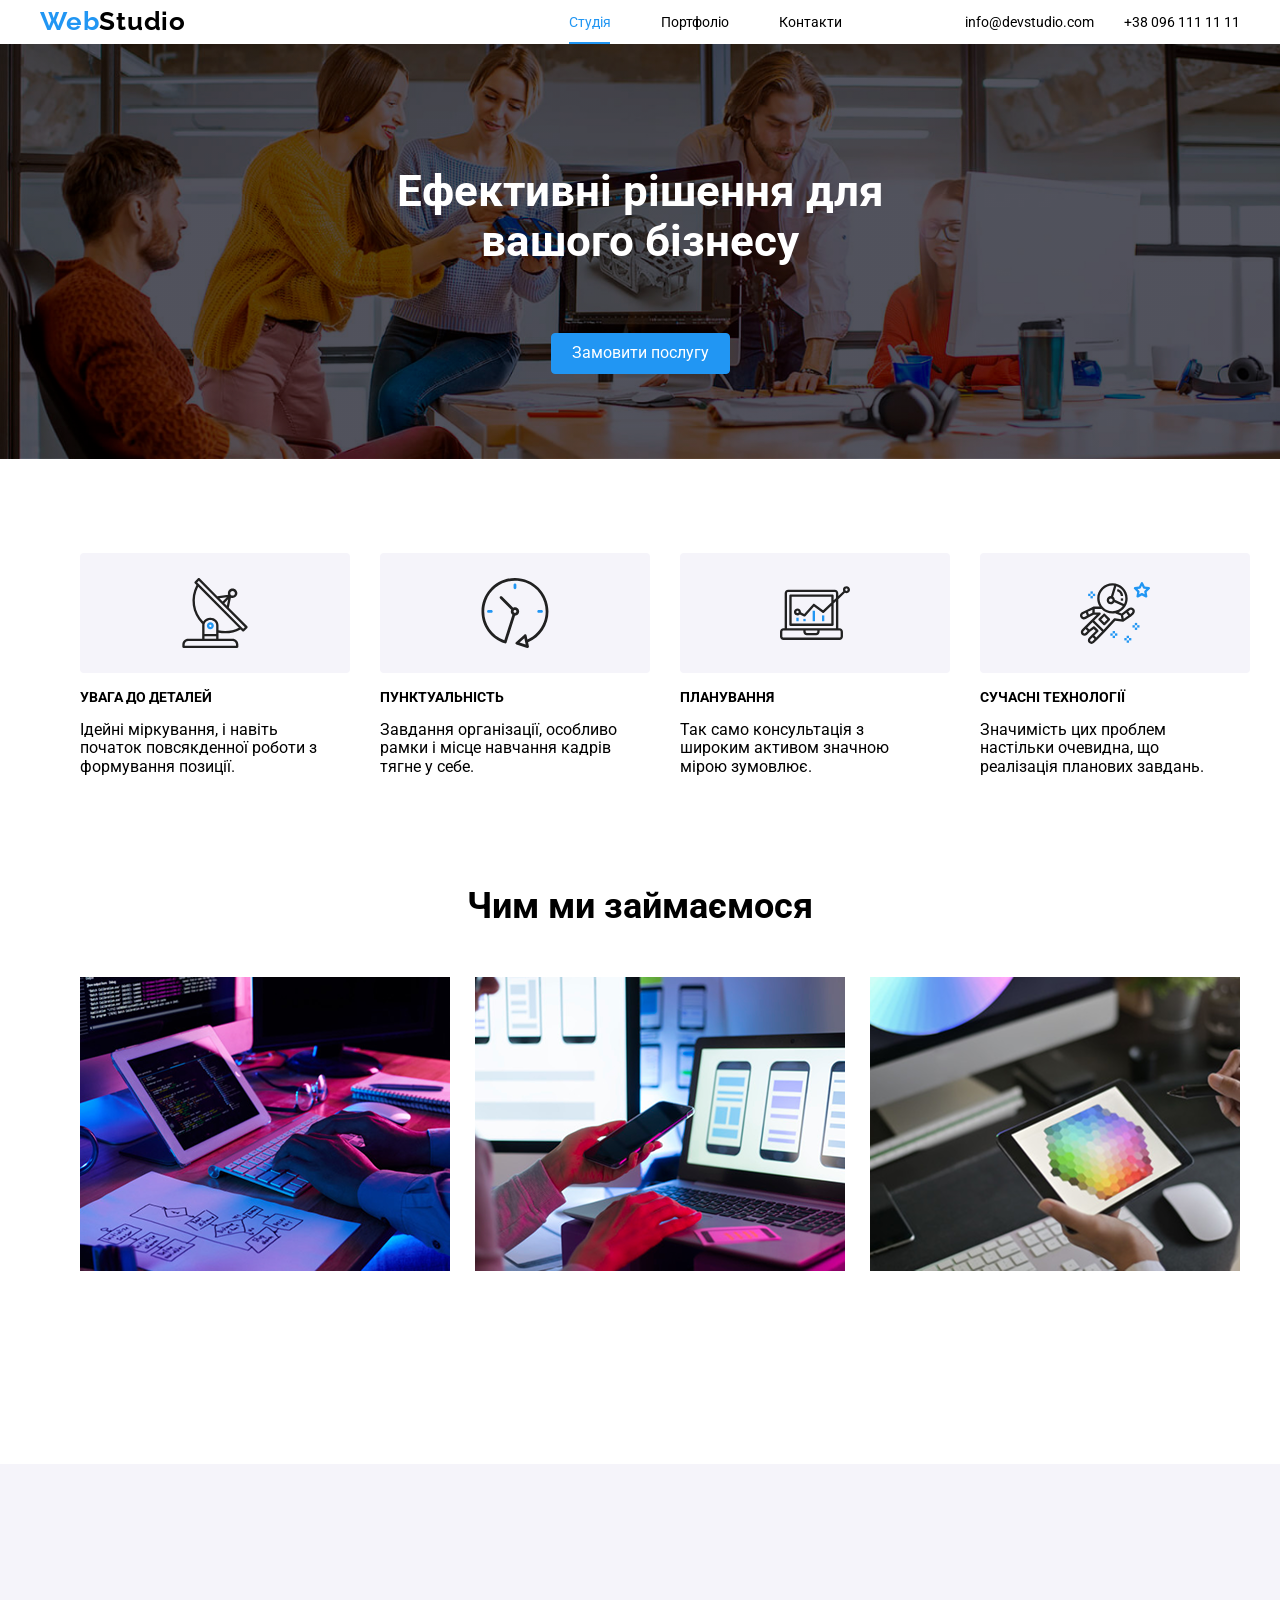
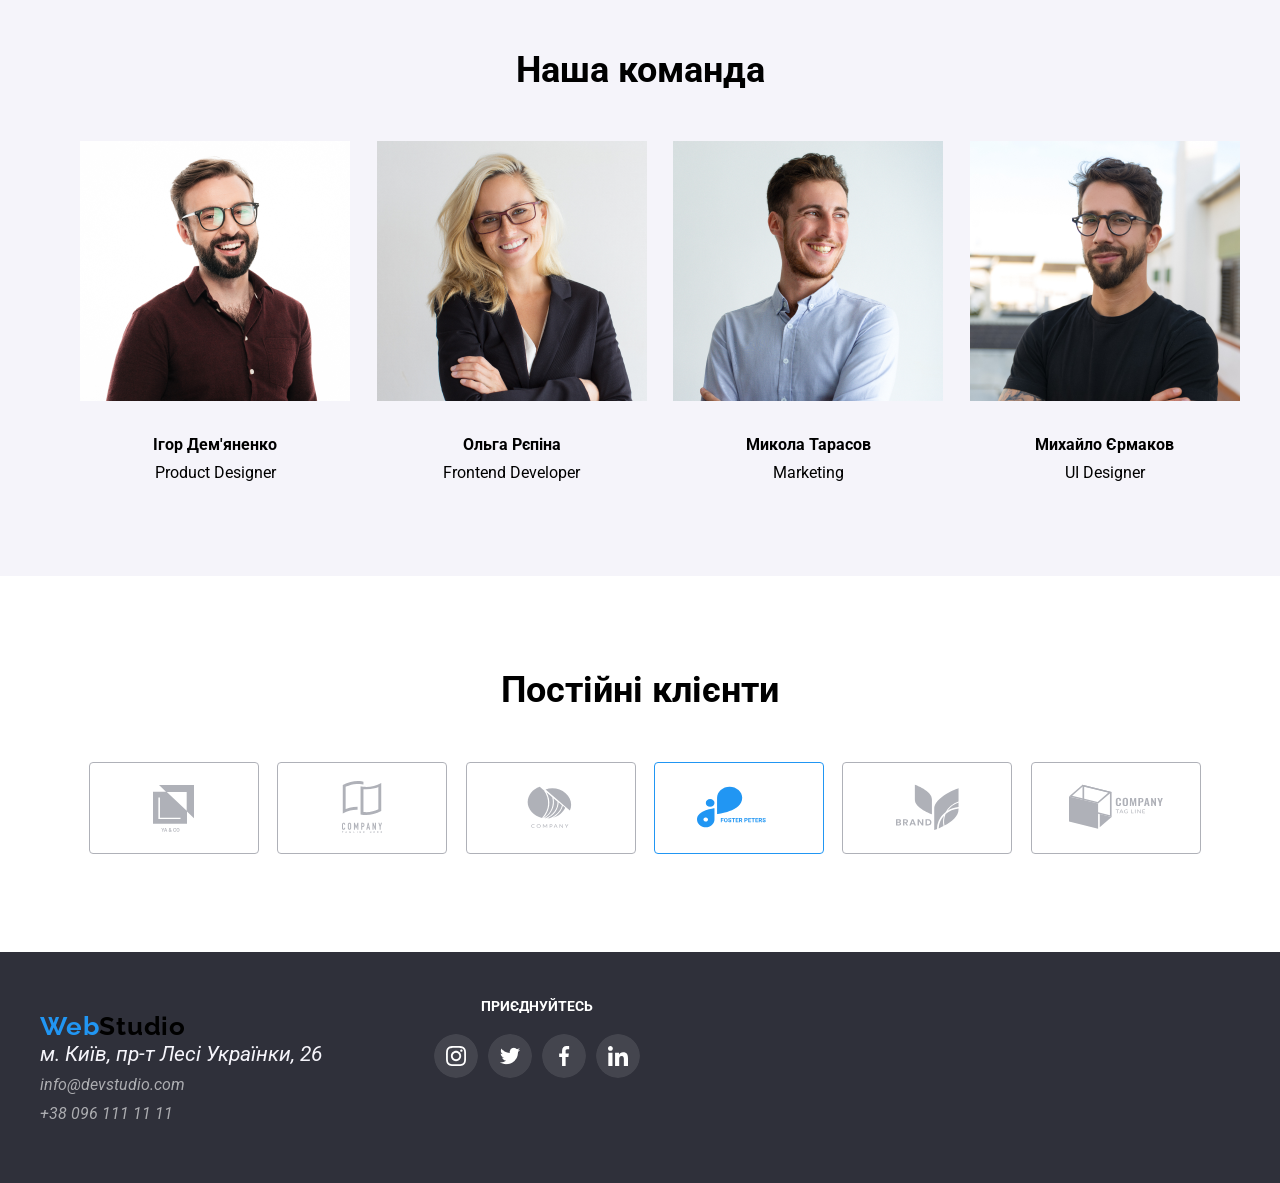
==== commit 23d120aa: "main" ====
--- a/docs/index.html
+++ b/docs/index.html
@@ -9,7 +9,7 @@
     <link href="https://fonts.googleapis.com/css2?family=Ancizar+Sans:ital,wght@0,369;1,369&family=Roboto:ital,wght@0,100..900;1,100..900&display=swap" rel="stylesheet" />
     <link rel="stylesheet" href="https://cdnjs.cloudflare.com/ajax/libs/modern-normalize/3.0.1/modern-normalize.min.css" />
     <link href="https://fonts.googleapis.com/css2?family=Ancizar+Sans:ital,wght@0,734;1,734&family=Raleway:ital,wght@0,100..900;1,100..900&family=Roboto:ital,wght@0,100..900;1,100..900&display=swap" rel="stylesheet" />
-    <link rel="stylesheet" href="css/main.min.css"/>
+    <link rel="stylesheet" href="./css/main.min.css"/>
     
   </head>
   <body>
@@ -19,8 +19,8 @@
           <a href="./index.html" class="logo-text-primary"><span class="logo-blue">Web</span>Studio</a>
           <button type="button" class="menu-button is-open" aria-expanded="true" data-menu-button>
             <svg width="40" height="40" class="svg-icon">
-              <use href="./Photo/menu_40px.svg" class="icon-cross"></use>
-              <use href="./Photo/close_40px.svg" class="icon-menu"></use> 
+              <use href="./docs/Photo/menu_40px.svg" class="icon-cross"></use>
+              <use href="./docs/Photo/close_40px.svg" class="icon-menu"></use> 
             </svg>
           </button>
         <div class="menu-container" data-menu>
@@ -32,11 +32,14 @@
         </div>
         <div class="address-menu">
           <ul class="address-menu-list">
-          <li> <a href="mailto:info@devstudio.com" class="address-text-menu">info@devstudio.com</a></li>
-          <li> <a href="tel:+380961111111" class="address-number-menu">+38 096 111 11 11</a></li>
+          <li> <a href="mailto:info@devstudio.com" class="address-text-menu">+38 096 111 11 11</a></li>
+          <li> <a href="tel:+380961111111" class="address-number-menu">info@devstudio.com</a></li>
         </ul>
         <ul class="link-menu">
-          <li>Instagram</li>
+          <li><a href="#" class="none-decoration">Instagram</a></li>
+          <li><a href="#" class="none-decoration">Twitter</a></li>
+          <li><a href="#" class="none-decoration">Facebook</a></li>
+          <li><a href="#" class="none-decoration">LinkedIn</a></li>
         </ul>
       </div>
        
@@ -224,8 +227,8 @@
         </section>
       </div>
     </footer>
- <script src="index.js"></script>
- <script src="menu.js"></script>
+ <script src="./docs/index.js"></script>
+ <script src="./docs/menu.js"></script>
 
   </body>
 </html>
--- a/docs/css/main.min.css
+++ b/docs/css/main.min.css
@@ -1 +1 @@
-body{font-family:"Roboto",sans-serif;font-optical-sizing:auto;font-weight:400}.container{width:1200px;margin:0 auto}.button-primary{color:var(--secondary-color);background-color:var(--primary-text-color);padding:10px 20px;text-decoration:none;text-align:center;display:inline-block;border:1px solid var(--primary-text-color);font-size:16px;margin:30px 0 294px;border-radius:4px;margin-top:30px;margin-bottom:0}.nav-current-studia,.nav-current-portfolio,.nav-contact-current{color:var(--primary-text-color);text-decoration:none}.nav-current-studia::before,.nav-current-portfolio::before{content:"";display:block;height:2px;background-color:var(--primary-text-color);margin-top:5px;position:absolute;bottom:-85%}.nav-current-studia::before{width:13%}.nav-current-portfolio::before{width:22%}.nav-current-studia:hover,.nav-current-portfolio:hover,.nav-current-portfolio:focus,.nav-contact-current:focus{color:var(--primary-text-color)}.nav-portfolio,.nav-contact,.nav-studia-portfolio,.nav-contact-portfolio,.nav-portfolio-portfolio,.nav-studia-contact{color:var(--color-text-black);text-decoration:none}.nav-portfolio:hover,.nav-studia-portfolio:hover,.nav-contact:hover,.nav-contact-portfolio:hover,.nav-contact-portfolio:focus{color:var(--primary-text-color)}.nav-list{list-style-type:none;display:-webkit-box;display:-ms-flexbox;display:flex;margin-left:93px;position:relative;font-size:14px}.nav-list .iteam{display:block;margin-right:50px}.nav-list .iteam:last-child{margin-right:0}.portfolio-list-hero{list-style-type:none;display:-webkit-box;display:-ms-flexbox;display:flex;-ms-flex-wrap:wrap;flex-wrap:wrap;width:1230px}.portfolio-list-item{margin-right:30px;margin-bottom:30px;border:1px solid var(--color-border-port)}.portfolio-list-item:nth-child(3n){margin-right:0px}.portfolio-list-item:nth-last-child(-n+3){margin-bottom:94px}.portfolio-list-item-link{text-decoration:none;color:var(--color-text-black)}.paragraph-h1{font-size:18px;margin-left:24px}.check-list{color:var(--color-text-paragraph);font-size:16px;margin-left:24px}.product-sumb{position:relative}.product-sumb::before{content:"";display:inline-block;position:absolute;width:100%;height:100%;background-color:rgba(33,155,243,.9);opacity:0;-webkit-transition-property:var(--color-background-team);transition-property:var(--color-background-team);-webkit-transition-duration:250ms;transition-duration:250ms;-webkit-transition-timing-function:linear;transition-timing-function:linear;z-index:1}.product-sumb:hover::before{opacity:1}.product-sumb .hover-text{position:absolute;color:#fff;opacity:0;z-index:2;top:50%;left:40%;-webkit-transform:translate(-50%, -50%);transform:translate(-50%, -50%);pointer-events:none}.hover-text:hover::before{opacity:1;-webkit-box-shadow:0 4px 20px rgba(0,0,0,.7);box-shadow:0 4px 20px rgba(0,0,0,.7)}.product-sumb:hover .hover-text{opacity:1}.hover-text-p{font-size:18px;color:#fff;text-align:left;opacity:.9}.footer-section{padding:60px 0}.footer-main{background-color:var(--color-footer);position:relative}.footer-address{color:var(--color-button-white);font-size:21px;margin-top:20px}.mail-list,.namber-address{color:rgba(255,255,255,.6);text-decoration:none}.mail-list{margin-bottom:9px}.footer-contact{margin:10px 0}.footer-link-social-networks{padding:0;margin:0;position:absolute;top:20%;right:50%}.footer-link-social-networks-item{list-style-type:none;font-size:14px;color:var(--secondary-color);font-weight:700;text-transform:uppercase;text-align:left}.footer-link-social-networks-list{list-style-type:none;display:-webkit-box;display:-ms-flexbox;display:flex;-webkit-box-pack:center;-ms-flex-pack:center;justify-content:center;margin:0;padding:0}:root{--primary-text-color: rgb(33, 150, 243);--secondary-color: white;--color-text-black: black;--color-text-red: red;--color-footer: #2F303A;--color-button-white: #F5F4FA;--color-background-team: #F5F4FA;--color-text-paragraph: #757575;--color-text-blue-hover: #2196F3;--color-border-port: #EEEEEE;--color-modal-text: #212121;--color-modal-politic: #2196F3}.address{display:-webkit-box;display:-ms-flexbox;display:flex;-webkit-box-align:end;-ms-flex-align:end;align-items:flex-end}.address .address-text{margin-right:50px}.address-text,.address-number{color:var(--color-text-black);text-decoration:none;font-size:14px}.address-text:hover,.address-number:hover{color:var(--primary-text-color)}.container .main-nav{display:-webkit-box;display:-ms-flexbox;display:flex;-webkit-box-align:center;-ms-flex-align:center;align-items:center;-webkit-box-pack:justify;-ms-flex-pack:justify;justify-content:space-between}.main-list{display:-webkit-box;display:-ms-flexbox;display:flex;margin-right:0}.main-list-p{margin-right:30px}.text-decoration-none,.text-decoration-none-Features-Section{list-style-type:none}.text-decoration-none-Features-Section{margin-right:30px}.main-h3,.main-h4{font-size:36px;text-align:center;margin-bottom:50px}.main-h3{margin-top:94px}.main-h4{margin-top:188px;padding-top:186px}.container .What-We-Do-Section,.Team-Section{display:-webkit-box;display:-ms-flexbox;display:flex;-webkit-box-pack:justify;-ms-flex-pack:justify;justify-content:space-between;margin-top:50px}.Team-Section{margin-bottom:94px}.buttonAll,.buttonWeb,.buttonApps,.buttonDesign,.buttonMarket{padding:8px 20px;background-color:var(--color-button-white);display:inline-block;border-radius:3px;color:var(--color-text-black);text-decoration:none;margin:95px 0 34px 8px}.buttonAll:hover,.buttonWeb:hover,.buttonApps:hover,.buttonDesign:hover,.buttonMarket:hover{background-color:var(--primary-text-color);color:var(--secondary-color)}.list-h1{color:var(--secondary-color);font-size:44px}.main-list-h2{font-size:14px}.design{-webkit-box-pack:center;-ms-flex-pack:center;justify-content:center;background-color:var(--color-background-team);padding:0 15px;text-align:center}.list-h4,.style-list-p4{font-size:16px;margin-top:10px;margin-bottom:0}.list-h4{margin-top:30px}.style-list-p4{padding-bottom:94px}.main-list-img:hover,.clien-img:hover{-webkit-transform:scale(1.05);transform:scale(1.05);-webkit-transition:-webkit-transform .3s ease;transition:-webkit-transform .3s ease;transition:transform .3s ease;transition:transform .3s ease, -webkit-transform .3s ease}.hero-img-clien{display:-webkit-box;display:-ms-flexbox;display:flex;-ms-flex-pack:distribute;justify-content:space-around;list-style-type:none;margin:0 30px 94px 0}.regular-customer{text-align:center;font-size:36px;margin:94px 0 50px}.img-instagram,.img-twitter,.img-facebook,.img-li{position:relative;display:inline-block;width:44px;height:44px;border-radius:50%;overflow:hidden;margin-top:20px;margin-right:10px}.img-li{margin-right:0}.img-instagram::after{background-image:url("/docs/Photo/Ellipse 1.svg")}.img-twitter::after{background-image:url("/docs/Photo/Ellipse2.png")}.img-facebook::after{background-image:url("/docs/Photo/Ellipse3.svg")}.img-li::after{background-image:url("/docs/Photo/Ellipse.svg")}.img-instagram::before,.img-twitter::before,.img-facebook::before,.img-li::before{content:"";position:absolute;inset:0;background-color:rgba(0,0,0,0);-webkit-transition:background-color .3s ease;transition:background-color .3s ease;z-index:1}.img-instagram::after,.img-twitter::after,.img-facebook::after,.img-li::after{content:"";position:absolute;inset:0;background-size:cover;background-position:center;background-repeat:no-repeat;z-index:2}.img-instagram:hover::before,.img-twitter:hover::before,.img-facebook:hover::before,.img-li:hover::before{background-color:#2196f3}.logo-text-primary,.logo-blue{font-size:26px;font-family:Raleway,sans-serif;font-weight:700;letter-spacing:.78px;text-decoration:none}.logo-text-primary{color:var(--color-text-black)}.logo-blue{color:var(--primary-text-color)}.logo-text-primary:hover{color:var(--primary-text-color)}.menu-button{display:-webkit-inline-box;display:-ms-inline-flexbox;display:inline-flex;margin:0;padding:0;border:none;background-color:rgba(0,0,0,0)}.hero-section{text-align:center;padding:85px 0;margin:0 0 94px;background:radial-gradient(20% 20%, rgba(0, 0, 0, 0.4), rgba(2, 0, 0, 0.4)),url(/docs/Photo/img-studio.jpg);background-repeat:no-repeat;background-size:cover;background-position:center}.hero-section-portfolio{text-align:center;-webkit-box-pack:center;-ms-flex-pack:center;justify-content:center}.logo-text-primary{display:inline-block;width:150px}.logo-hidden{visibility:hidden}.backdrop{position:fixed;top:0;left:0;width:100%;height:100%;background-color:rgba(117,117,117,.7)}.backdrop.is-hidden{opacity:0;pointer-events:none}.modal{position:absolute;top:50%;left:50%;width:530px;height:580px;-webkit-transform:translate(-50%, -50%);transform:translate(-50%, -50%);border-radius:4px;background-color:var(--secondary-color)}.button-primary-madal{color:var(--secondary-color);background-color:var(--primary-text-color);padding:10px 20px;text-decoration:none;text-align:center;display:inline-block;border:1px solid var(--primary-text-color);font-size:16px;margin:30px 0 294px;border-radius:4px;margin-top:30px;margin-left:200px;margin-bottom:0}.modal-window-text{font-size:20px;color:var(--color-modal-text);text-align:center;margin-top:40px;margin-bottom:12px}.madal-window-politic-link{color:var(--color-modal-politic)}.form-group{margin-bottom:15px;display:-webkit-box;display:-ms-flexbox;display:flex;-webkit-box-orient:vertical;-webkit-box-direction:normal;-ms-flex-direction:column;flex-direction:column;width:448px;margin-left:40px;position:relative}textarea{resize:none}.form-control{height:40px}.modal-window-politic{margin-left:52px;margin-top:20px;margin-bottom:0}.button-primary-madal-closed{position:absolute;top:10px;right:10px;width:30px;height:30px;border-radius:50%;background-color:#fff;border:1px solid rgba(255,255,255,.5764705882);cursor:pointer;padding:0;display:-webkit-box;display:-ms-flexbox;display:flex;-webkit-box-align:center;-ms-flex-align:center;align-items:center;-webkit-box-pack:center;-ms-flex-pack:center;justify-content:center;-webkit-transition:background-color .2s;transition:background-color .2s}.button-primary-madal-closed{border:1px solid rgba(168,168,168,.4941176471)}.icon{position:absolute;top:10px;left:10px;display:inline-block;-webkit-transform:translate(-50% -50%);transform:translate(-50% -50%);width:20px;height:20px;background-color:#000}.name{margin-left:40px}.form-control:focus~.icon{left:10px;top:10px;background-color:red}.backdrop{position:fixed;top:0;left:0;width:100%;height:100%;background-color:rgba(117,117,117,.7)}.backdrop.is-hidden{opacity:0;pointer-events:none}.modal{position:absolute;top:50%;left:50%;width:530px;height:580px;-webkit-transform:translate(-50%, -50%);transform:translate(-50%, -50%);border-radius:4px;background-color:var(--secondary-color)}.button-primary-madal{color:var(--secondary-color);background-color:var(--primary-text-color);padding:10px 20px;text-decoration:none;text-align:center;display:inline-block;border:1px solid var(--primary-text-color);font-size:16px;margin:30px 0 294px;border-radius:4px;margin-top:30px;margin-left:200px;margin-bottom:0}.modal-window-text{font-size:20px;color:var(--color-modal-text);text-align:center;margin-top:40px;margin-bottom:12px}.madal-window-politic-link{color:var(--color-modal-politiс)}.form-group{margin-bottom:15px;display:-webkit-box;display:-ms-flexbox;display:flex;-webkit-box-orient:vertical;-webkit-box-direction:normal;-ms-flex-direction:column;flex-direction:column;width:448px;margin-left:40px}textarea{resize:none}.form-control{height:40px}.modal-window-politic{margin-left:52px;margin-top:20px;margin-bottom:0}.button-primary-madal-closed{position:absolute;top:10px;right:10px;width:30px;height:30px;border-radius:50%;background-color:#fff;border:1px solid rgba(255,255,255,.5764705882);cursor:pointer;padding:0;display:-webkit-box;display:-ms-flexbox;display:flex;-webkit-box-align:center;-ms-flex-align:center;align-items:center;-webkit-box-pack:center;-ms-flex-pack:center;justify-content:center;-webkit-transition:background-color .2s;transition:background-color .2s}.button-primary-madal-closed{border:1px solid rgba(168,168,168,.4941176471)}.form-group{position:relative}.icon{position:absolute;top:10px;left:10px;display:inline-block;-webkit-transform:translate(-50% -50%);transform:translate(-50% -50%);width:20px;height:20px;background-color:#000}.name{margin-left:40px}.form-control:focus~.icon{left:10px;top:10px;background-color:red}@media screen and (max-width: 480px){.main-list{display:-webkit-box;display:-ms-flexbox;display:flex;-webkit-box-orient:vertical;-webkit-box-direction:normal;-ms-flex-direction:column;flex-direction:column;-webkit-box-align:center;-ms-flex-align:center;align-items:center;gap:10px}}@media screen and (max-width: 480px){.main-list-h2,.main-list-p{font-size:14px;margin-right:0;text-align:center;margin-bottom:10px}}@media screen and (max-width: 480px){.list-h1{font-size:26px;margin-right:0;text-align:center}}@media screen and (max-width: 480px){.main-list-img{display:block;margin-left:auto;margin-right:auto;width:100%;height:120px;-o-object-fit:cover;object-fit:cover}}@media screen and (max-width: 480px){.nav-list,.address{display:none}}@media screen and (max-width: 480px){.hero-section{background-size:cover;background-position:center;width:100%}}@media screen and (max-width: 480px){.container{width:100%;max-width:100%;margin:0;padding:0;max-width:1200px;margin:0 auto;padding:0 15px}}@media screen and (max-width: 480px){.button-primary{font-size:16px;padding:5px 12px}}@media screen and (max-width: 480px){.What-We-Do{display:none}}@media screen and (max-width: 480px){.main-h4{font-size:28px;margin-right:0;text-align:center}}@media screen and (max-width: 480px){.Team-Section{-webkit-box-orient:vertical;-webkit-box-direction:normal;-ms-flex-direction:column;flex-direction:column;-webkit-box-align:center;-ms-flex-align:center;align-items:center}.text-decoration-none{-webkit-box-flex:0;-ms-flex:none;flex:none;width:100%;max-width:100%}.fonts-img{display:-webkit-box;display:-ms-flexbox;display:flex;-webkit-box-orient:vertical;-webkit-box-direction:normal;-ms-flex-direction:column;flex-direction:column;-webkit-box-align:center;-ms-flex-align:center;align-items:center;text-align:center;gap:2px;width:100%}.fonts-img img{width:100%;height:auto}}@media screen and (max-width: 480px){.regular-customer{font-size:28px;text-align:center}}@media screen and (max-width: 480px){.hero-img-clien{display:-webkit-box;display:-ms-flexbox;display:flex;-ms-flex-wrap:wrap;flex-wrap:wrap;gap:30px;padding:0;margin:0 auto;list-style:none;-webkit-box-pack:center;-ms-flex-pack:center;justify-content:center;max-width:700px}.hero-img-clien li{-webkit-box-flex:0;-ms-flex:0 0 calc(50% - 15px);flex:0 0 calc(50% - 15px);-webkit-box-sizing:border-box;box-sizing:border-box;display:-webkit-box;display:-ms-flexbox;display:flex;-webkit-box-pack:center;-ms-flex-pack:center;justify-content:center;-webkit-box-align:center;-ms-flex-align:center;align-items:center}.hero-img-clien li img{max-width:100%;height:auto;display:block}}@media screen and (max-width: 480px){.footer-section{font-size:24px;text-align:center}}@media screen and (max-width: 480px){.footer-address,.footer-contact,.namber-address{font-size:14px;text-align:center}}@media screen and (max-width: 480px){.footer-link-social-networks-item{font-size:14px;text-align:center}}@media screen and (max-width: 480px){.footer-link-social-networks{padding:0;margin:0;position:absolute;top:40%;right:25%}}@media screen and (max-width: 480px){.footer-section{margin-top:60px;padding-bottom:300px}}@media screen and (max-width: 480px){.container .main-nav{padding-top:16px;padding-bottom:16px;padding-left:15px;font-size:24px}}@media screen and (max-width: 480px){.main-h4{padding:0}}.menu-button .icon-cross{display:none}.menu-button.is-open .icon-cross{display:block}.menu-button.is-open .icon-menu{display:none}.header{position:relative}.menu-form{display:none;position:absolute;width:100%;top:100%;left:0;height:50px;background-color:#eee8aa;padding:20px;text-align:center;font-size:20px}.menu-form.is-open{display:block}@media screen and (max-width: 480px){.portfolio-list-hero{display:block;-webkit-box-orient:vertical;-webkit-box-direction:normal;-ms-flex-direction:column;flex-direction:column;-webkit-box-align:center;-ms-flex-align:center;align-items:center;gap:10px}}@media screen and (max-width: 480px){.hero-section-portfolio{display:block;-webkit-box-orient:vertical;-webkit-box-direction:normal;-ms-flex-direction:column;flex-direction:column;-webkit-box-align:center;-ms-flex-align:center;align-items:center;gap:10px}}.menu-button .icon-cross{display:none}@media screen and (max-width: 480px){.menu-button.is-open .icon-cross{display:block}}.menu-button.is-open .icon-menu{display:none}.header{position:relative}.menu-form{display:none;position:absolute;width:100%;top:100%;left:0;height:50px;background-color:#eee8aa;padding:20px;text-align:center;font-size:20px}@media screen and (min-width: 480px){.menu-form.is-open{display:block}}@media screen and (min-width: 480px){.svg-icon{display:none}}.menu-container{display:none;position:absolute;top:100%;left:0;width:100%;background-color:#fff;padding:280px;padding-bottom:100%;text-align:center;font-size:20px;overflow:scroll}.menu-container.is-open{display:block}.navigation{position:absolute;text-align:column;top:0px;left:40px}.navigation-menu{list-style-type:none;margin:0;padding:0}.navigation-menu-list,.navigation-menu-icon{list-style-type:none;text-decoration:none}.navigation-menu-list{margin-bottom:32px;text-align:left}.navigation-menu-icon{font-size:40px;color:#000}.navigation-menu-icon:hover{color:var(--primary-text-color)}.navigation-menu-icon-current{text-decoration:none;font-size:40px;color:var(--primary-text-color)}.address-menu{position:absolute;top:562px;left:40px;width:300px;padding:20px;text-align:center;font-size:15px;padding:0}.address-text-menu{font-size:34px;text-decoration:none;color:#2196f3}.address-menu-list{list-style-type:none;text-decoration:none;padding:0;margin:0;text-align:left}.address-number-menu{font-size:24px;text-decoration:none;color:#757575;margin-top:32px;display:inline-block;text-align:left}.menu-container{-webkit-box-sizing:border-box;box-sizing:border-box}@media screen and (max-width: 480px){body,html{overflow-x:hidden}}/*# sourceMappingURL=main.min.css.map */+body{font-family:"Roboto",sans-serif;font-optical-sizing:auto;font-weight:400}.container{width:1200px;margin:0 auto}.button-primary{color:var(--secondary-color);background-color:var(--primary-text-color);padding:10px 20px;text-decoration:none;text-align:center;display:inline-block;border:1px solid var(--primary-text-color);font-size:16px;margin:30px 0 294px;border-radius:4px;margin-top:30px;margin-bottom:0}.nav-current-studia,.nav-current-portfolio,.nav-contact-current{color:var(--primary-text-color);text-decoration:none}.nav-current-studia::before,.nav-current-portfolio::before{content:"";display:block;height:2px;background-color:var(--primary-text-color);margin-top:5px;position:absolute;bottom:-85%}.nav-current-studia::before{width:13%}.nav-current-portfolio::before{width:22%}.nav-current-studia:hover,.nav-current-portfolio:hover,.nav-current-portfolio:focus,.nav-contact-current:focus{color:var(--primary-text-color)}.nav-portfolio,.nav-contact,.nav-studia-portfolio,.nav-contact-portfolio,.nav-portfolio-portfolio,.nav-studia-contact{color:var(--color-text-black);text-decoration:none}.nav-portfolio:hover,.nav-studia-portfolio:hover,.nav-contact:hover,.nav-contact-portfolio:hover,.nav-contact-portfolio:focus{color:var(--primary-text-color)}.nav-list{list-style-type:none;display:-webkit-box;display:-ms-flexbox;display:flex;margin-left:93px;position:relative;font-size:14px}.nav-list .iteam{display:block;margin-right:50px}.nav-list .iteam:last-child{margin-right:0}.portfolio-list-hero{list-style-type:none;display:-webkit-box;display:-ms-flexbox;display:flex;-ms-flex-wrap:wrap;flex-wrap:wrap;max-width:1230px}.product-sumb::before{content:"";display:inline-block;position:absolute;width:100%;height:100%;background-color:rgba(33,155,243,.9);opacity:0;-webkit-transition-property:var(--color-background-team);transition-property:var(--color-background-team);-webkit-transition-duration:250ms;transition-duration:250ms;-webkit-transition-timing-function:linear;transition-timing-function:linear;z-index:1}.product-sumb:hover::before{opacity:1}.product-sumb .hover-text{position:absolute;color:#fff;opacity:0;z-index:2;top:50%;left:40%;-webkit-transform:translate(-50%, -50%);transform:translate(-50%, -50%);pointer-events:none}.hover-text:hover::before{opacity:1;-webkit-box-shadow:0 4px 20px rgba(0,0,0,.7);box-shadow:0 4px 20px rgba(0,0,0,.7)}.product-sumb:hover .hover-text{opacity:1}.hover-text-p{font-size:18px;color:#fff;text-align:left;opacity:.9}.portfolio-list-hero{list-style:none;display:-webkit-box;display:-ms-flexbox;display:flex;-ms-flex-wrap:wrap;flex-wrap:wrap;-webkit-box-pack:justify;-ms-flex-pack:justify;justify-content:space-between;gap:30px;max-width:100%;padding:0}.portfolio-list-item{margin:0;-webkit-box-flex:1;-ms-flex:1 1 calc(33.333% - 20px);flex:1 1 calc(33.333% - 20px);-webkit-box-sizing:border-box;box-sizing:border-box;border:1px solid var(--color-border-port)}.portfolio-list-item-link{text-decoration:none;color:var(--color-text-black)}.paragraph-h1{font-size:18px;margin-left:24px}.check-list{color:var(--color-text-paragraph);font-size:16px;margin-left:24px}.product-sumb{position:relative}.product-sumb::before{content:"";display:inline-block;position:absolute;width:100%;height:100%;background-color:rgba(33,155,243,.9);opacity:0;-webkit-transition-property:var(--color-background-team);transition-property:var(--color-background-team);-webkit-transition-duration:250ms;transition-duration:250ms;-webkit-transition-timing-function:linear;transition-timing-function:linear;z-index:1}.product-sumb:hover::before{opacity:1}.address-text{margin-right:30px}.footer-section{padding:60px 0}.footer-main{background-color:var(--color-footer);position:relative}.footer-address{color:var(--color-button-white);font-size:21px;margin-top:20px}.mail-list,.namber-address{color:rgba(255,255,255,.6);text-decoration:none}.mail-list{margin-bottom:9px}.footer-contact{margin:10px 0}.footer-link-social-networks{padding:0;margin:0;position:absolute;top:20%;right:50%}.footer-link-social-networks-item{list-style-type:none;font-size:14px;color:var(--secondary-color);font-weight:700;text-transform:uppercase;text-align:left}.footer-link-social-networks-list{list-style-type:none;display:-webkit-box;display:-ms-flexbox;display:flex;-webkit-box-pack:center;-ms-flex-pack:center;justify-content:center;margin:0;padding:0}:root{--primary-text-color: rgb(33, 150, 243);--secondary-color: white;--color-text-black: black;--color-text-red: red;--color-footer: #2F303A;--color-button-white: #F5F4FA;--color-background-team: #F5F4FA;--color-text-paragraph: #757575;--color-text-blue-hover: #2196F3;--color-border-port: #EEEEEE;--color-modal-text: #212121;--color-modal-politic: #2196F3}.address{display:-webkit-box;display:-ms-flexbox;display:flex;-webkit-box-align:end;-ms-flex-align:end;align-items:flex-end}.address-text,.address-number{color:var(--color-text-black);text-decoration:none;font-size:14px}.address-text:hover,.address-number:hover{color:var(--primary-text-color)}.container .main-nav{display:-webkit-box;display:-ms-flexbox;display:flex;-webkit-box-align:center;-ms-flex-align:center;align-items:center;-webkit-box-pack:justify;-ms-flex-pack:justify;justify-content:space-between}.main-list{display:-webkit-box;display:-ms-flexbox;display:flex;margin-right:0}.main-list-p{margin-right:30px}.text-decoration-none,.text-decoration-none-Features-Section{list-style-type:none}.text-decoration-none-Features-Section{margin-right:30px}.main-h3,.main-h4{font-size:36px;text-align:center;margin-bottom:50px}.main-h3{margin-top:94px}.main-h4{margin-top:188px;padding-top:186px}.container .What-We-Do-Section,.Team-Section{display:-webkit-box;display:-ms-flexbox;display:flex;-webkit-box-pack:justify;-ms-flex-pack:justify;justify-content:space-between;margin-top:50px}.Team-Section{margin-bottom:94px}.buttonAll,.buttonWeb,.buttonApps,.buttonDesign,.buttonMarket{padding:8px 20px;background-color:var(--color-button-white);display:inline-block;border-radius:3px;color:var(--color-text-black);text-decoration:none;margin:95px 0 34px 8px}.buttonAll:hover,.buttonWeb:hover,.buttonApps:hover,.buttonDesign:hover,.buttonMarket:hover{background-color:var(--primary-text-color);color:var(--secondary-color)}.list-h1{color:var(--secondary-color);font-size:44px}.main-list-h2{font-size:14px}.design{-webkit-box-pack:center;-ms-flex-pack:center;justify-content:center;background-color:var(--color-background-team);padding:0 15px;text-align:center}.list-h4,.style-list-p4{font-size:16px;margin-top:10px;margin-bottom:0}.list-h4{margin-top:30px}.style-list-p4{padding-bottom:94px}.main-list-img:hover,.clien-img:hover{-webkit-transform:scale(1.05);transform:scale(1.05);-webkit-transition:-webkit-transform .3s ease;transition:-webkit-transform .3s ease;transition:transform .3s ease;transition:transform .3s ease, -webkit-transform .3s ease}.hero-img-clien{display:-webkit-box;display:-ms-flexbox;display:flex;-ms-flex-pack:distribute;justify-content:space-around;list-style-type:none;margin:0 30px 94px 0}.regular-customer{text-align:center;font-size:36px;margin:94px 0 50px}.img-instagram,.img-twitter,.img-facebook,.img-li{position:relative;display:inline-block;width:44px;height:44px;border-radius:50%;overflow:hidden;margin-top:20px;margin-right:10px}.img-li{margin-right:0}.img-instagram::after{background-image:url("/docs/Photo/Ellipse 1.svg")}.img-twitter::after{background-image:url("/docs/Photo/Ellipse2.png")}.img-facebook::after{background-image:url("/docs/Photo/Ellipse3.svg")}.img-li::after{background-image:url("/docs/Photo/Ellipse.svg")}.img-instagram::before,.img-twitter::before,.img-facebook::before,.img-li::before{content:"";position:absolute;inset:0;background-color:rgba(0,0,0,0);-webkit-transition:background-color .3s ease;transition:background-color .3s ease;z-index:1}.img-instagram::after,.img-twitter::after,.img-facebook::after,.img-li::after{content:"";position:absolute;inset:0;background-size:cover;background-position:center;background-repeat:no-repeat;z-index:2}.img-instagram:hover::before,.img-twitter:hover::before,.img-facebook:hover::before,.img-li:hover::before{background-color:#2196f3}.logo-text-primary,.logo-blue{font-size:26px;font-family:Raleway,sans-serif;font-weight:700;letter-spacing:.78px;text-decoration:none}.logo-text-primary{color:var(--color-text-black)}.logo-blue{color:var(--primary-text-color)}.logo-text-primary:hover{color:var(--primary-text-color)}.menu-button{display:-webkit-inline-box;display:-ms-inline-flexbox;display:inline-flex;margin:0;padding:0;border:none;background-color:rgba(0,0,0,0)}.hero-section{text-align:center;padding:85px 0;margin:0 0 94px;background:radial-gradient(20% 20%, rgba(0, 0, 0, 0.4), rgba(2, 0, 0, 0.4)),url(/docs/Photo/img-studio.jpg);background-repeat:no-repeat;background-size:cover;background-position:center}.hero-section-portfolio{text-align:center;-webkit-box-pack:center;-ms-flex-pack:center;justify-content:center}.logo-text-primary{display:inline-block;width:150px}.logo-hidden{visibility:hidden}.backdrop{position:fixed;top:0;left:0;width:100%;height:100%;background-color:rgba(117,117,117,.7)}.backdrop.is-hidden{opacity:0;pointer-events:none}.modal{position:absolute;top:50%;left:50%;width:530px;height:580px;-webkit-transform:translate(-50%, -50%);transform:translate(-50%, -50%);border-radius:4px;background-color:var(--secondary-color)}.button-primary-madal{color:var(--secondary-color);background-color:var(--primary-text-color);padding:10px 20px;text-decoration:none;text-align:center;display:inline-block;border:1px solid var(--primary-text-color);font-size:16px;margin:30px 0 294px;border-radius:4px;margin-top:30px;margin-left:200px;margin-bottom:0}.modal-window-text{font-size:20px;color:var(--color-modal-text);text-align:center;margin-top:40px;margin-bottom:12px}.madal-window-politic-link{color:var(--color-modal-politic)}.form-group{margin-bottom:15px;display:-webkit-box;display:-ms-flexbox;display:flex;-webkit-box-orient:vertical;-webkit-box-direction:normal;-ms-flex-direction:column;flex-direction:column;width:448px;margin-left:40px;position:relative}textarea{resize:none}.form-control{height:40px}.modal-window-politic{margin-left:52px;margin-top:20px;margin-bottom:0}.button-primary-madal-closed{position:absolute;top:10px;right:10px;width:30px;height:30px;border-radius:50%;background-color:#fff;border:1px solid rgba(255,255,255,.5764705882);cursor:pointer;padding:0;display:-webkit-box;display:-ms-flexbox;display:flex;-webkit-box-align:center;-ms-flex-align:center;align-items:center;-webkit-box-pack:center;-ms-flex-pack:center;justify-content:center;-webkit-transition:background-color .2s;transition:background-color .2s}.button-primary-madal-closed{border:1px solid rgba(168,168,168,.4941176471)}.icon{position:absolute;top:10px;left:10px;display:inline-block;-webkit-transform:translate(-50% -50%);transform:translate(-50% -50%);width:20px;height:20px;background-color:#000}.name{margin-left:40px}.form-control:focus~.icon{left:10px;top:10px;background-color:red}.backdrop{position:fixed;top:0;left:0;width:100%;height:100%;background-color:rgba(117,117,117,.7)}.backdrop.is-hidden{opacity:0;pointer-events:none}.modal{position:absolute;top:50%;left:50%;width:530px;height:580px;-webkit-transform:translate(-50%, -50%);transform:translate(-50%, -50%);border-radius:4px;background-color:var(--secondary-color)}.button-primary-madal{color:var(--secondary-color);background-color:var(--primary-text-color);padding:10px 20px;text-decoration:none;text-align:center;display:inline-block;border:1px solid var(--primary-text-color);font-size:16px;margin:30px 0 294px;border-radius:4px;margin-top:30px;margin-left:200px;margin-bottom:0}.modal-window-text{font-size:20px;color:var(--color-modal-text);text-align:center;margin-top:40px;margin-bottom:12px}.madal-window-politic-link{color:var(--color-modal-politiс)}.form-group{margin-bottom:15px;display:-webkit-box;display:-ms-flexbox;display:flex;-webkit-box-orient:vertical;-webkit-box-direction:normal;-ms-flex-direction:column;flex-direction:column;width:448px;margin-left:40px}textarea{resize:none}.form-control{height:40px}.modal-window-politic{margin-left:52px;margin-top:20px;margin-bottom:0}.button-primary-madal-closed{position:absolute;top:10px;right:10px;width:30px;height:30px;border-radius:50%;background-color:#fff;border:1px solid rgba(255,255,255,.5764705882);cursor:pointer;padding:0;display:-webkit-box;display:-ms-flexbox;display:flex;-webkit-box-align:center;-ms-flex-align:center;align-items:center;-webkit-box-pack:center;-ms-flex-pack:center;justify-content:center;-webkit-transition:background-color .2s;transition:background-color .2s}.button-primary-madal-closed{border:1px solid rgba(168,168,168,.4941176471)}.form-group{position:relative}.icon{position:absolute;top:10px;left:10px;display:inline-block;-webkit-transform:translate(-50% -50%);transform:translate(-50% -50%);width:20px;height:20px;background-color:#000}.name{margin-left:40px}.form-control:focus~.icon{left:10px;top:10px;background-color:red}@media screen and (max-width: 480px){.main-list{display:-webkit-box;display:-ms-flexbox;display:flex;-webkit-box-orient:vertical;-webkit-box-direction:normal;-ms-flex-direction:column;flex-direction:column;-webkit-box-align:center;-ms-flex-align:center;align-items:center;gap:10px}}@media screen and (max-width: 480px){.main-list-h2,.main-list-p{font-size:14px;margin-right:0;text-align:center;margin-bottom:10px}}@media screen and (max-width: 480px){.list-h1{font-size:26px;margin-right:0;text-align:center}}@media screen and (max-width: 480px){.main-list-img{display:block;margin-left:auto;margin-right:auto;width:100%;height:120px;-o-object-fit:cover;object-fit:cover}}@media screen and (max-width: 480px){.nav-list,.address{display:none}}@media screen and (max-width: 480px){.hero-section{background-size:cover;background-position:center;width:100%}}@media screen and (max-width: 480px){.container{width:100%;max-width:100%;margin:0;padding:0;max-width:1200px;margin:0 auto;padding:0 15px}}@media screen and (max-width: 480px){.button-primary{font-size:16px;padding:5px 12px}}@media screen and (max-width: 480px){.What-We-Do{display:none}}@media screen and (max-width: 480px){.main-h4{font-size:28px;margin-right:0;text-align:center}}@media screen and (max-width: 480px){.Team-Section{-webkit-box-orient:vertical;-webkit-box-direction:normal;-ms-flex-direction:column;flex-direction:column;-webkit-box-align:center;-ms-flex-align:center;align-items:center}.text-decoration-none{-webkit-box-flex:0;-ms-flex:none;flex:none;width:100%;max-width:100%}.fonts-img{display:-webkit-box;display:-ms-flexbox;display:flex;-webkit-box-orient:vertical;-webkit-box-direction:normal;-ms-flex-direction:column;flex-direction:column;-webkit-box-align:center;-ms-flex-align:center;align-items:center;text-align:center;gap:2px;width:100%}.fonts-img img{width:100%;height:auto}}@media screen and (max-width: 480px){.regular-customer{font-size:28px;text-align:center}}@media screen and (max-width: 480px){.hero-img-clien{display:-webkit-box;display:-ms-flexbox;display:flex;-ms-flex-wrap:wrap;flex-wrap:wrap;gap:30px;padding:0;margin:0 auto;list-style:none;-webkit-box-pack:center;-ms-flex-pack:center;justify-content:center;max-width:700px}.hero-img-clien li{-webkit-box-flex:0;-ms-flex:0 0 calc(50% - 15px);flex:0 0 calc(50% - 15px);-webkit-box-sizing:border-box;box-sizing:border-box;display:-webkit-box;display:-ms-flexbox;display:flex;-webkit-box-pack:center;-ms-flex-pack:center;justify-content:center;-webkit-box-align:center;-ms-flex-align:center;align-items:center}.hero-img-clien li img{max-width:100%;height:auto;display:block}}@media screen and (max-width: 480px){.footer-section{font-size:24px;text-align:center}}@media screen and (max-width: 480px){.footer-address,.footer-contact,.namber-address{font-size:14px;text-align:center}}@media screen and (max-width: 480px){.footer-link-social-networks-item{font-size:14px;text-align:center}}@media screen and (max-width: 480px){.footer-link-social-networks{padding:0;margin:0;position:absolute;top:40%;right:25%}}@media screen and (max-width: 480px){.footer-section{margin-top:60px;padding-bottom:300px}}@media screen and (max-width: 480px){.container .main-nav{padding-top:16px;padding-bottom:16px;padding-left:15px;font-size:24px}}@media screen and (max-width: 480px){.main-h4{padding:0}}.menu-button .icon-cross{display:none}.menu-button.is-open .icon-cross{display:block}.menu-button.is-open .icon-menu{display:none}.header{position:relative}.menu-form{display:none;position:absolute;width:100%;top:100%;left:0;height:50px;background-color:#eee8aa;padding:20px;text-align:center;font-size:20px}.menu-form.is-open{display:block}@media screen and (max-width: 480px){.portfolio-list-hero{display:block;-webkit-box-orient:vertical;-webkit-box-direction:normal;-ms-flex-direction:column;flex-direction:column;-webkit-box-align:center;-ms-flex-align:center;align-items:center;gap:10px}}@media screen and (max-width: 480px){.hero-section-portfolio{display:block;-webkit-box-orient:vertical;-webkit-box-direction:normal;-ms-flex-direction:column;flex-direction:column;-webkit-box-align:center;-ms-flex-align:center;align-items:center;gap:10px}}@media screen and (max-width: 480px){.buttonAll,.buttonWeb,.buttonApps,.buttonDesign,.buttonMarket{margin:0}}@media screen and (max-width: 480px){.buttonAll,.buttonWeb,.buttonApps,.buttonDesign{margin-bottom:15px;margin-right:8px}}.menu-button .icon-cross{display:none}.menu-button.is-open .icon-cross{display:block}.menu-button.is-open .icon-menu{display:none}.header{position:relative}.menu-form{display:none;position:absolute;width:100%;top:100%;left:0;height:50px;background-color:#eee8aa;padding:20px;text-align:center;font-size:20px}@media screen and (min-width: 480px){.menu-form.is-open{display:block}.svg-icon{display:none;z-index:5}}.menu-container{display:none;position:fixed;top:0;left:0;width:100%;height:100vh;background-color:#fff;padding:280px 20px 100px 20px;text-align:center;font-size:20px;overflow-y:auto;z-index:1000}.menu-container.is-open{display:block}.navigation{position:absolute;top:48px;left:40px}.navigation-menu{list-style:none;margin:0;padding:0}.navigation-menu-list{margin-bottom:32px;text-align:left}.navigation-menu-icon,.navigation-menu-icon-current{font-size:40px;text-decoration:none}.navigation-menu-icon{color:#000}.navigation-menu-icon:hover{color:var(--primary-text-color)}.navigation-menu-icon-current{color:var(--primary-text-color)}.address-menu{position:absolute;top:562px;left:40px;width:300px;text-align:center;font-size:15px}.address-menu-list{list-style:none;padding:0;margin:0;text-align:left}.address-text-menu{font-size:34px;text-decoration:none;color:#2196f3}.address-number-menu{font-size:24px;text-decoration:none;color:#757575;margin-top:32px;display:inline-block;text-align:left}.link-menu{display:-webkit-box;display:-ms-flexbox;display:flex;-webkit-box-pack:justify;-ms-flex-pack:justify;justify-content:space-between;list-style:none;padding:0;margin:64px 0 16px 0;gap:20px}.link-menu li{position:relative;padding-right:16px}.link-menu li::after{content:"";position:absolute;right:0;top:50%;-webkit-transform:translateY(-50%);transform:translateY(-50%);width:1px;height:16px;background-color:#212121}.link-menu li:last-child::after{content:none}.none-decoration{text-decoration:none;color:#2196f3}@media screen and (max-width: 480px){html,body{overflow-x:hidden}}@media screen and (min-width: 768px)and (max-width: 900px){.container{max-width:708px;padding:0;margin:0 auto;-webkit-box-sizing:border-box;box-sizing:border-box}.main-list{display:-webkit-box;display:-ms-flexbox;display:flex;-ms-flex-wrap:wrap;flex-wrap:wrap;gap:0;padding:0;margin:0;list-style:none;-webkit-box-pack:center;-ms-flex-pack:center;justify-content:center}.main-list li{-webkit-box-flex:0;-ms-flex:0 0 354px;flex:0 0 354px;-webkit-box-sizing:border-box;box-sizing:border-box;padding:0;margin:0;display:-webkit-box;display:-ms-flexbox;display:flex;-webkit-box-orient:vertical;-webkit-box-direction:normal;-ms-flex-direction:column;flex-direction:column;-webkit-box-align:center;-ms-flex-align:center;align-items:center}.main-list li:nth-child(odd){margin-right:30px}.main-list li:nth-child(even){margin-right:0}.main-list-img{width:354px;height:120px;-o-object-fit:cover;object-fit:cover;margin:0 0 10px 0}.main-list-h2,.main-list-p{text-align:center;margin:0 0 10px 0}.What-We-Do{display:none}}@media screen and (min-width: 768px)and (max-width: 900px){.container{max-width:768px;width:100%;margin:0 auto;-webkit-box-sizing:border-box;box-sizing:border-box;padding-left:15px;padding-right:15px}}@media screen and (min-width: 768px)and (max-width: 900px){.nav-list,.address-text{margin:0px}}@media screen and (min-width: 768px)and (max-width: 900px){.address{-ms-flex-wrap:wrap;flex-wrap:wrap}}@media screen and (min-width: 768px)and (max-width: 900px){.logo-text-primary{margin-bottom:0px}}@media screen and (min-width: 768px)and (max-width: 900px){.nav-contact{margin-right:96px}}@media screen and (min-width: 768px)and (max-width: 900px){.Team-Section{display:grid;grid-template-columns:repeat(2, 1fr);gap:20px;list-style:none;padding:0;margin:0 auto;max-width:800px}.text-decoration-none{text-align:center;background-color:#f8f8f8}.fonts-img img{width:100%;height:auto;-o-object-fit:cover;object-fit:cover}}@media(max-width: 768px){.Team-Section{grid-template-columns:1fr}}/*# sourceMappingURL=main.min.css.map */
